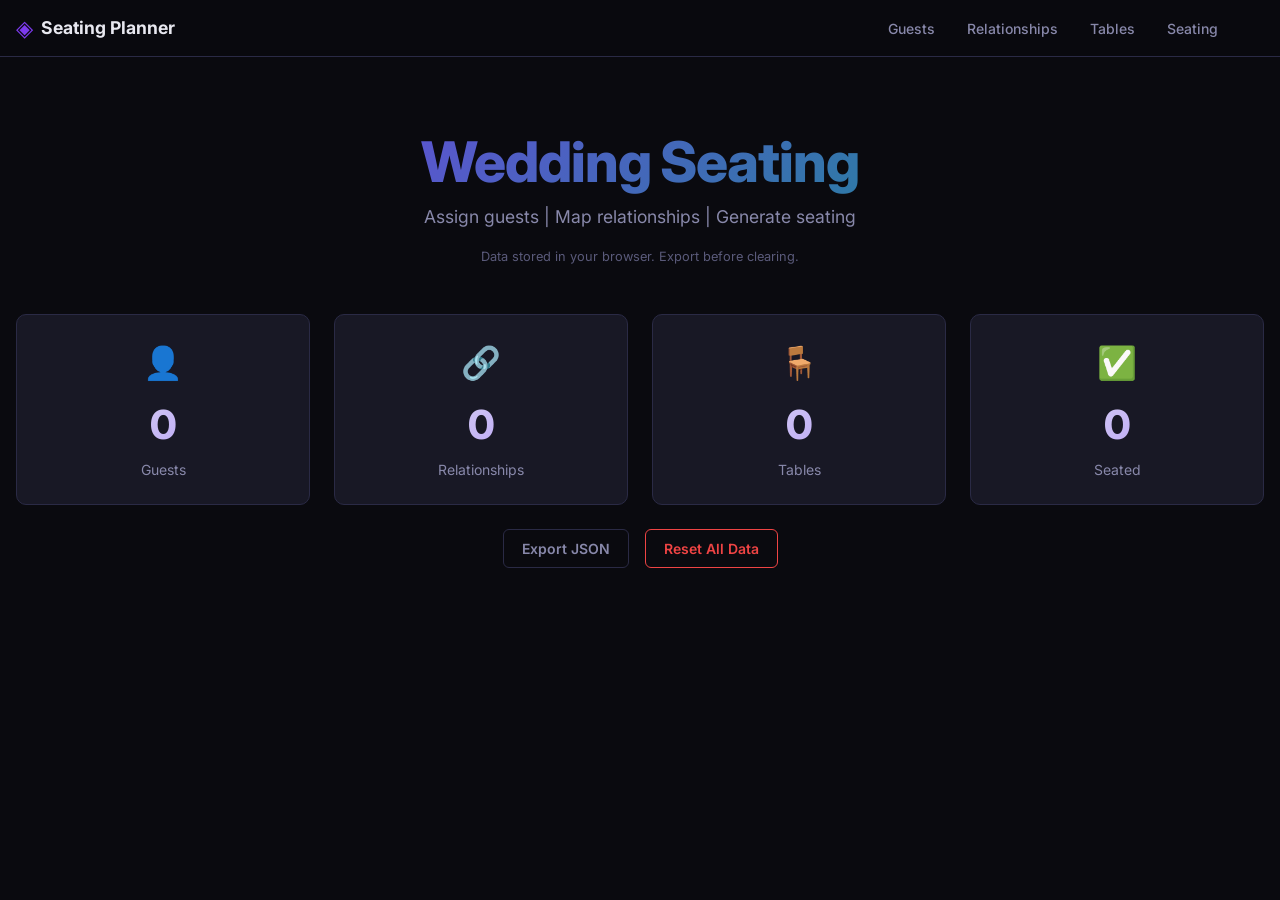
==== index.html @ 0b5d863d "Initial commit — Wedding Seating Planner static site" ====
<!DOCTYPE html>
<html lang="en">
<head>
  <meta charset="UTF-8">
  <meta name="viewport" content="width=device-width, initial-scale=1.0">
  <title>Wedding Seating Planner</title>
  <link rel="preconnect" href="https://fonts.googleapis.com">
  <link href="https://fonts.googleapis.com/css2?family=Inter:wght@300;400;500;600;700;800&display=swap" rel="stylesheet">
  <link rel="stylesheet" href="css/style.css">
</head>
<body>
  <nav class="nav" role="navigation" aria-label="Main navigation">
    <div class="nav__inner">
      <a href="#" class="nav__brand" data-view="dashboard" aria-label="Dashboard">
        <span class="nav__icon">◈</span>
        <span class="nav__title">Seating Planner</span>
      </a>
      <div class="nav__links" id="navLinks">
        <a href="#" data-view="guests" class="nav__link">Guests</a>
        <a href="#" data-view="relations" class="nav__link">Relationships</a>
        <a href="#" data-view="tables" class="nav__link">Tables</a>
        <a href="#" data-view="seating" class="nav__link">Seating</a>
      </div>
      <div class="nav__meta">
        <span class="nav__stats" id="navStats"></span>
      </div>
    </div>
  </nav>

  <main class="main" role="main">
    <div id="loadingOverlay" class="loading-overlay" aria-hidden="true">
      <div class="loading-spinner" role="status"><span class="sr-only">Loading…</span></div>
    </div>

    <!-- Dashboard -->
    <section id="view-dashboard" class="view" aria-label="Dashboard">
      <div class="dashboard">
        <div class="dashboard__hero">
          <h1 class="dashboard__title">Wedding Seating</h1>
          <p class="dashboard__subtitle">Assign guests | Map relationships | Generate seating</p>
          <p class="dashboard__subtitle" style="font-size:.8rem;color:var(--text-muted);margin-top:var(--space)">
            Data stored in your browser. Export before clearing.
          </p>
        </div>
        <div class="dashboard__cards" id="dashboardCards">
          <div class="stat-card" data-action="guests">
            <div class="stat-card__icon">👤</div>
            <div class="stat-card__value" id="statGuests">0</div>
            <div class="stat-card__label">Guests</div>
          </div>
          <div class="stat-card" data-action="relations">
            <div class="stat-card__icon">🔗</div>
            <div class="stat-card__value" id="statRelationships">0</div>
            <div class="stat-card__label">Relationships</div>
          </div>
          <div class="stat-card" data-action="tables">
            <div class="stat-card__icon">🪑</div>
            <div class="stat-card__value" id="statTables">0</div>
            <div class="stat-card__label">Tables</div>
          </div>
          <div class="stat-card" data-action="seating">
            <div class="stat-card__icon">✅</div>
            <div class="stat-card__value" id="statSeated">0</div>
            <div class="stat-card__label">Seated</div>
          </div>
        </div>
        <div class="dashboard__actions" style="display:flex;gap:var(--space);justify-content:center;margin-top:var(--space-lg)">
          <button class="btn btn--outline" id="btnExportJSON">Export JSON</button>
          <button class="btn btn--danger" id="btnResetData">Reset All Data</button>
        </div>
        <div class="dashboard__last-run" id="lastRunInfo"></div>
      </div>
    </section>

    <!-- Guests -->
    <section id="view-guests" class="view" aria-label="Guest management" hidden>
      <div class="guests">
        <div class="view-header">
          <h2 class="view-title">Guest Management</h2>
          <div class="view-actions">
            <button class="btn btn--outline" data-modal="importModal">Import CSV</button>
            <button class="btn btn--outline" data-modal="bulkModal">Bulk Add</button>
            <button class="btn btn--primary" data-modal="addGuestModal">Add Guest</button>
          </div>
        </div>
        <div class="guests__toolbar">
          <div class="search-input">
            <span class="search-input__icon">🔍</span>
            <input type="text" id="guestSearch" class="search-input__field" placeholder="Search guests…" aria-label="Search guests">
          </div>
          <div class="filter-group">
            <select id="filterSide" class="select" aria-label="Filter by side">
              <option value="">All Sides</option>
              <option value="bride">Bride</option>
              <option value="groom">Groom</option>
              <option value="joint">Joint</option>
            </select>
            <select id="filterCategory" class="select" aria-label="Filter by category">
              <option value="">All Categories</option>
              <option value="family">Family</option>
              <option value="friend">Friend</option>
              <option value="work_colleague">Work Colleague</option>
              <option value="other">Other</option>
            </select>
          </div>
        </div>
        <div class="guests__list" id="guestList" role="list" aria-label="Guest list"></div>
        <div class="empty-state" id="guestEmpty">
          <div class="empty-state__icon">👥</div>
          <div class="empty-state__text">No guests yet</div>
          <div class="empty-state__hint">Add guests via CSV, bulk paste, or one-by-one</div>
        </div>
      </div>
    </section>

    <!-- Relationships -->
    <section id="view-relations" class="view" aria-label="Relationship mapping" hidden>
      <div class="relations">
        <div class="view-header">
          <h2 class="view-title">Relationship Map</h2>
          <button class="btn btn--primary" data-modal="addRelationModal">Add Connection</button>
        </div>
        <div class="relations__legend">
          <div class="relations__legend-item"><span class="badge badge--couple">●</span> Couple / Inseparable</div>
          <div class="relations__legend-item"><span class="badge badge--enemy">●</span> Enemies / Avoid</div>
          <div class="relations__legend-item"><span class="badge badge--friend">●</span> Friendship</div>
        </div>
        <div class="relations__stats" id="relationStats"></div>
        <div class="guests__toolbar">
          <div class="search-input">
            <span class="search-input__icon">🔍</span>
            <input type="text" id="relationSearch" class="search-input__field" placeholder="Search…" aria-label="Search relationships">
          </div>
        </div>
        <div class="relations__list" id="relationList" role="list"></div>
        <div class="empty-state" id="relationEmpty">
          <div class="empty-state__icon">🔗</div>
          <div class="empty-state__text">No relationships defined</div>
          <div class="empty-state__hint">Connect guests to guide the seating algorithm</div>
        </div>
        <div class="relations__matrix-section">
          <h3 class="section-title">Relationship Matrix</h3>
          <div class="relations__matrix-wrap">
            <div class="relations__matrix" id="relationMatrix"></div>
          </div>
        </div>
      </div>
    </section>

    <!-- Tables -->
    <section id="view-tables" class="view" aria-label="Table management" hidden>
      <div class="tables-view">
        <div class="view-header">
          <h2 class="view-title">Table Configuration</h2>
          <div class="view-actions">
            <input type="number" id="autoTableCount" class="input input--sm" value="5" min="1" max="30" aria-label="Number of tables">
            <input type="number" id="autoTableCapacity" class="input input--sm" value="8" min="2" max="20" aria-label="Capacity per table">
            <button class="btn btn--outline" id="btnAutoTables">Auto-Create</button>
            <button class="btn btn--primary" data-modal="addTableModal">Add Table</button>
          </div>
        </div>
        <div class="tables__grid" id="tablesGrid" role="list"></div>
        <div class="empty-state" id="tableEmpty">
          <div class="empty-state__icon">🪑</div>
          <div class="empty-state__text">No tables defined</div>
          <div class="empty-state__hint">Define tables before generating seating</div>
        </div>
      </div>
    </section>

    <!-- Seating -->
    <section id="view-seating" class="view" aria-label="Seating chart" hidden>
      <div class="seating-view">
        <div class="view-header">
          <h2 class="view-title">Seating Chart</h2>
          <div class="view-actions">
            <button class="btn btn--primary" id="btnGenerate">Generate Seating</button>
            <button class="btn btn--outline" id="btnClearSeating">Clear</button>
            <button class="btn btn--outline" id="btnExportCSV">Export CSV</button>
          </div>
        </div>
        <div class="seating__results" id="seatingResults" hidden>
          <div class="seating__score">
            <span class="seating__score-label">Score:</span>
            <span class="seating__score-value" id="algoScore">—</span>
          </div>
          <div class="seating__hard">
            <span class="seating__score-label">Constraints met:</span>
            <span class="seating__score-value" id="algoHard">— / —</span>
          </div>
          <div class="seating__time">
            <span class="seating__score-label">Duration:</span>
            <span class="seating__score-value" id="algoDuration">—</span>
          </div>
        </div>
        <div class="seating__violations" id="seatingViolations" hidden>
          <h3 class="section-title section-title--warn">Constraint Violations</h3>
          <div id="violationsList"></div>
        </div>
        <div class="seating__canvas-wrap">
          <div class="seating__canvas" id="seatingCanvas"></div>
        </div>
      </div>
    </section>
  </main>

  <!-- Modals -->
  <dialog id="addGuestModal" class="modal" aria-label="Add guest">
    <form class="modal__form" id="addGuestForm">
      <div class="modal__header">
        <h3 class="modal__title">Add Guest</h3>
        <button type="button" class="modal__close" data-close aria-label="Close">✕</button>
      </div>
      <div class="modal__body">
        <div class="form-field">
          <label for="guestName" class="form-label">Name *</label>
          <input type="text" id="guestName" class="input" required aria-required="true">
        </div>
        <div class="form-row">
          <div class="form-field">
            <label for="guestSide" class="form-label">Side</label>
            <select id="guestSide" class="select">
              <option value="joint">Joint</option>
              <option value="bride">Bride</option>
              <option value="groom">Groom</option>
            </select>
          </div>
          <div class="form-field">
            <label for="guestCategory" class="form-label">Category</label>
            <select id="guestCategory" class="select">
              <option value="family">Family</option>
              <option value="friend">Friend</option>
              <option value="work_colleague">Work Colleague</option>
              <option value="other">Other</option>
            </select>
          </div>
        </div>
        <div class="form-field">
          <label for="guestRole" class="form-label">Role (optional)</label>
          <input type="text" id="guestRole" class="input" placeholder="e.g., Maid of Honor, Best Man">
        </div>
      </div>
      <div class="modal__footer">
        <button type="button" class="btn btn--outline" data-close>Cancel</button>
        <button type="submit" class="btn btn--primary">Add Guest</button>
      </div>
    </form>
  </dialog>

  <dialog id="bulkModal" class="modal modal--wide" aria-label="Bulk add">
    <form class="modal__form" id="bulkForm">
      <div class="modal__header">
        <h3 class="modal__title">Bulk Add Guests</h3>
        <button type="button" class="modal__close" data-close aria-label="Close">✕</button>
      </div>
      <div class="modal__body">
        <div class="form-field">
          <label for="bulkNames" class="form-label">Paste names (one per line)</label>
          <textarea id="bulkNames" class="textarea" rows="10" placeholder="Alice Smith&#10;Bob Jones&#10;Carol Williams&#10;…"></textarea>
        </div>
        <div class="form-row">
          <div class="form-field">
            <label for="bulkSide" class="form-label">Side</label>
            <select id="bulkSide" class="select">
              <option value="joint">Joint</option>
              <option value="bride">Bride</option>
              <option value="groom">Groom</option>
            </select>
          </div>
          <div class="form-field">
            <label for="bulkCategory" class="form-label">Category</label>
            <select id="bulkCategory" class="select">
              <option value="family">Family</option>
              <option value="friend">Friend</option>
              <option value="work_colleague">Work Colleague</option>
              <option value="other">Other</option>
            </select>
          </div>
        </div>
      </div>
      <div class="modal__footer">
        <button type="button" class="btn btn--outline" data-close>Cancel</button>
        <button type="submit" class="btn btn--primary">Add All</button>
      </div>
    </form>
  </dialog>

  <dialog id="importModal" class="modal" aria-label="Import CSV">
    <form class="modal__form" id="csvForm">
      <div class="modal__header">
        <h3 class="modal__title">Import CSV</h3>
        <button type="button" class="modal__close" data-close aria-label="Close">✕</button>
      </div>
      <div class="modal__body">
        <div class="form-field">
          <label for="csvText" class="form-label">Paste CSV data</label>
          <textarea id="csvText" class="textarea" rows="8" placeholder="Name,Side,Category,Role&#10;Alice Smith,bride,family,Maid of Honor&#10;Bob Jones,groom,friend,Best Man&#10;…"></textarea>
        </div>
        <div class="form-hint">
          First row is auto-detected as header. Columns: Name, Side (bride/groom/joint), Category (family/friend/work/other), Role (optional).
        </div>
      </div>
      <div class="modal__footer">
        <button type="button" class="btn btn--outline" data-close>Cancel</button>
        <button type="submit" class="btn btn--primary">Import</button>
      </div>
    </form>
  </dialog>

  <dialog id="editGuestModal" class="modal" aria-label="Edit guest">
    <form class="modal__form" id="editGuestForm">
      <div class="modal__header">
        <h3 class="modal__title">Edit Guest</h3>
        <button type="button" class="modal__close" data-close aria-label="Close">✕</button>
      </div>
      <div class="modal__body">
        <input type="hidden" id="editGuestId">
        <div class="form-field">
          <label for="editGuestName" class="form-label">Name *</label>
          <input type="text" id="editGuestName" class="input" required aria-required="true">
        </div>
        <div class="form-row">
          <div class="form-field">
            <label for="editGuestSide" class="form-label">Side</label>
            <select id="editGuestSide" class="select">
              <option value="joint">Joint</option>
              <option value="bride">Bride</option>
              <option value="groom">Groom</option>
            </select>
          </div>
          <div class="form-field">
            <label for="editGuestCategory" class="form-label">Category</label>
            <select id="editGuestCategory" class="select">
              <option value="family">Family</option>
              <option value="friend">Friend</option>
              <option value="work_colleague">Work Colleague</option>
              <option value="other">Other</option>
            </select>
          </div>
        </div>
        <div class="form-field">
          <label for="editGuestRole" class="form-label">Role</label>
          <input type="text" id="editGuestRole" class="input">
        </div>
      </div>
      <div class="modal__footer">
        <button type="button" class="btn btn--outline" data-close>Cancel</button>
        <button type="submit" class="btn btn--primary">Save</button>
      </div>
    </form>
  </dialog>

  <dialog id="addTableModal" class="modal" aria-label="Add table">
    <form class="modal__form" id="addTableForm">
      <div class="modal__header">
        <h3 class="modal__title">Add Table</h3>
        <button type="button" class="modal__close" data-close aria-label="Close">✕</button>
      </div>
      <div class="modal__body">
        <div class="form-field">
          <label for="tableName" class="form-label">Name *</label>
          <input type="text" id="tableName" class="input" placeholder="Table 1" required aria-required="true">
        </div>
        <div class="form-row">
          <div class="form-field">
            <label for="tableCapacity" class="form-label">Capacity</label>
            <input type="number" id="tableCapacity" class="input" value="8" min="2" max="20">
          </div>
          <div class="form-field">
            <label for="tableShape" class="form-label">Shape</label>
            <select id="tableShape" class="select">
              <option value="round">Round</option>
              <option value="rectangular">Rectangular</option>
            </select>
          </div>
        </div>
        <div class="form-field">
          <label for="tableLabel" class="form-label">Label</label>
          <input type="text" id="tableLabel" class="input" placeholder="e.g., Head Table">
        </div>
      </div>
      <div class="modal__footer">
        <button type="button" class="btn btn--outline" data-close>Cancel</button>
        <button type="submit" class="btn btn--primary">Add Table</button>
      </div>
    </form>
  </dialog>

  <dialog id="editTableModal" class="modal" aria-label="Edit table">
    <form class="modal__form" id="editTableForm">
      <div class="modal__header">
        <h3 class="modal__title">Edit Table</h3>
        <button type="button" class="modal__close" data-close aria-label="Close">✕</button>
      </div>
      <div class="modal__body">
        <input type="hidden" id="editTableId">
        <div class="form-field">
          <label for="editTableName" class="form-label">Name *</label>
          <input type="text" id="editTableName" class="input" required>
        </div>
        <div class="form-row">
          <div class="form-field">
            <label for="editTableCapacity" class="form-label">Capacity</label>
            <input type="number" id="editTableCapacity" class="input" min="2" max="20">
          </div>
          <div class="form-field">
            <label for="editTableShape" class="form-label">Shape</label>
            <select id="editTableShape" class="select">
              <option value="round">Round</option>
              <option value="rectangular">Rectangular</option>
            </select>
          </div>
        </div>
        <div class="form-field">
          <label for="editTableLabel" class="form-label">Label</label>
          <input type="text" id="editTableLabel" class="input" placeholder="e.g., Head Table">
        </div>
      </div>
      <div class="modal__footer">
        <button type="button" class="btn btn--outline" data-close>Cancel</button>
        <button type="submit" class="btn btn--primary">Save</button>
      </div>
    </form>
  </dialog>

  <dialog id="addRelationModal" class="modal" aria-label="Add connection">
    <form class="modal__form" id="addRelationForm">
      <div class="modal__header">
        <h3 class="modal__title">Add Connection</h3>
        <button type="button" class="modal__close" data-close aria-label="Close">✕</button>
      </div>
      <div class="modal__body">
        <div class="form-field">
          <label for="relGuestA" class="form-label">Guest A *</label>
          <select id="relGuestA" class="select" required>
            <option value="">— Select guest —</option>
          </select>
        </div>
        <div class="form-field">
          <label for="relGuestB" class="form-label">Guest B *</label>
          <select id="relGuestB" class="select" required>
            <option value="">— Select guest —</option>
          </select>
        </div>
        <div class="form-field">
          <label for="relType" class="form-label">Type</label>
          <select id="relType" class="select">
            <option value="friend">Friendship</option>
            <option value="couple">Couple / Inseparable</option>
            <option value="enemy">Enemies / Avoid</option>
          </select>
        </div>
        <div class="form-field" id="relWeightField">
          <label for="relWeight" class="form-label">Strength (1-10)</label>
          <input type="range" id="relWeight" class="range" min="1" max="10" value="5">
          <span class="range-value" id="relWeightDisplay">5</span>
        </div>
      </div>
      <div class="modal__footer">
        <button type="button" class="btn btn--outline" data-close>Cancel</button>
        <button type="submit" class="btn btn--primary">Add Connection</button>
      </div>
    </form>
  </dialog>

  <!-- Toast container -->
  <div class="toast-container" id="toastContainer" role="status" aria-live="polite"></div>

  <!-- Scripts -->
  <script src="js/datastore.js"></script>
  <script src="js/algorithm.js"></script>
  <script src="js/app.js"></script>
</body>
</html>
---- css/style.css ----
/* ── Wedding Seating Planner — Styles ──────────────────────────────── *
 * Technical Minimalist identity: asymmetric, oversize type, no em-dash *
 * Reset → Base → Components → Utilities → Animations                  */

@layer reset, base, components, utilities, animations;

/* ── Reset ── */
@layer reset {
  *, *::before, *::after { box-sizing: border-box; margin: 0; padding: 0; }
  html { -webkit-text-size-adjust: 100%; }
  body { min-height: 100vh; line-height: 1.5; -webkit-font-smoothing: antialiased; }
  img, svg, video { max-width: 100%; display: block; }
  input, button, textarea, select { font: inherit; color: inherit; }
  button { cursor: pointer; background: none; border: none; }
  a { color: inherit; text-decoration: none; }
  dialog { border: none; padding: 0; background: none; max-width: 90vw; max-height: 90vh; }
  dialog::backdrop { background: rgba(0,0,0,.65); backdrop-filter: blur(4px); }
  ul, ol { list-style: none; }
  .sr-only { position: absolute; width: 1px; height: 1px; overflow: hidden; clip: rect(0,0,0,0); white-space: nowrap; border: 0; }
}

/* ── Design tokens ── */
@layer base {
  :root {
    --bg: #0a0a0f;
    --bg-elevated: #12121a;
    --bg-card: #181825;
    --bg-hover: #1e1e30;
    --bg-active: #252540;
    --border: #2a2a45;
    --border-light: #3a3a5a;
    --text: #e8e8f0;
    --text-dim: #8888aa;
    --text-muted: #5a5a7a;
    --accent: #7c3aed;
    --accent-glow: rgba(124, 58, 237, .25);
    --accent-soft: #a78bfa;
    --green: #10b981;
    --green-bg: rgba(16, 185, 129, .1);
    --red: #ef4444;
    --red-bg: rgba(239, 68, 68, .1);
    --amber: #f59e0b;
    --amber-bg: rgba(245, 158, 11, .1);
    --blue: #3b82f6;
    --rose: #e11d48;
    --teal: #0d9488;
    --violet: #7c3aed;
    --surface: #181825;
    --radius: 10px;
    --radius-sm: 6px;
    --radius-lg: 14px;
    --space-xs: 4px;
    --space-sm: 8px;
    --space: 16px;
    --space-lg: 24px;
    --space-xl: 32px;
    --space-2xl: 48px;
    --font: 'Inter', -apple-system, system-ui, sans-serif;
    --shadow: 0 2px 8px rgba(0,0,0,.4);
    --shadow-lg: 0 8px 32px rgba(0,0,0,.5);
    --transition: 200ms ease;
  }

  body {
    font-family: var(--font);
    background: var(--bg);
    color: var(--text);
    font-size: 15px;
  }
}

/* ── Typography ── */
@layer base {
  h1, h2, h3, h4 { font-weight: 600; letter-spacing: -.02em; line-height: 1.2; }
  h1 { font-size: clamp(2rem, 5vw, 3.5rem); font-weight: 800; }
  h2 { font-size: clamp(1.5rem, 3vw, 2rem); }
  h3 { font-size: 1.125rem; }
  .text-sm { font-size: .8125rem; }
  .text-xs { font-size: .75rem; }
}

/* ── Navigation ── */
@layer components {
  .nav {
    position: sticky; top: 0; z-index: 100;
    background: rgba(10, 10, 15, .85);
    backdrop-filter: blur(16px);
    border-bottom: 1px solid var(--border);
  }
  .nav__inner {
    display: flex; align-items: center; gap: var(--space);
    max-width: 1320px; margin: 0 auto;
    padding: var(--space-sm) var(--space);
    height: 56px;
  }
  .nav__brand {
    display: flex; align-items: center; gap: var(--space-sm);
    font-weight: 700; font-size: 1.1rem;
    color: var(--text);
    flex-shrink: 0;
  }
  .nav__icon { font-size: 1.4rem; color: var(--accent); }
  .nav__links { display: flex; gap: var(--space-xs); margin-left: auto; }
  .nav__link {
    padding: 6px 14px; border-radius: var(--radius-sm);
    font-size: .875rem; font-weight: 500; color: var(--text-dim);
    transition: var(--transition);
  }
  .nav__link:hover { color: var(--text); background: var(--bg-hover); }
  .nav__link[aria-current="page"] { color: var(--accent); background: var(--accent-glow); }
  .nav__meta { margin-left: var(--space); }
  .nav__stats { font-size: .75rem; color: var(--text-muted); white-space: nowrap; }

  @container (max-width: 640px) {
    .nav__links { display: none; }
  }
}

/* ── Main layout ── */
@layer components {
  .main { max-width: 1320px; margin: 0 auto; padding: var(--space-lg) var(--space); }
  .view { display: block; }
  .view[hidden] { display: none !important; }
  .view-header {
    display: flex; align-items: center; justify-content: space-between;
    flex-wrap: wrap; gap: var(--space); margin-bottom: var(--space-lg);
  }
  .view-title { font-size: clamp(1.3rem, 3vw, 1.75rem); }
  .view-actions { display: flex; gap: var(--space-sm); align-items: center; flex-wrap: wrap; }
}

/* ── Buttons ── */
@layer components {
  .btn {
    display: inline-flex; align-items: center; gap: 6px;
    padding: 8px 18px; border-radius: var(--radius-sm);
    font-size: .875rem; font-weight: 600;
    transition: var(--transition);
    border: 1px solid transparent;
    white-space: nowrap;
  }
  .btn--primary {
    background: var(--accent); color: white;
    box-shadow: 0 0 16px var(--accent-glow);
  }
  .btn--primary:hover { background: #6d28d9; transform: translateY(-1px); }
  .btn--primary:active { transform: translateY(0); }
  .btn--outline {
    border-color: var(--border); color: var(--text-dim);
    background: transparent;
  }
  .btn--outline:hover { border-color: var(--accent); color: var(--accent); background: var(--accent-glow); }
  .btn--danger { border-color: var(--red); color: var(--red); }
  .btn--danger:hover { background: var(--red-bg); }
  .btn--sm { padding: 4px 10px; font-size: .75rem; }
  .btn:disabled { opacity: .4; pointer-events: none; }
}

/* ── Inputs ── */
@layer components {
  .input, .select, .textarea {
    width: 100%; padding: 8px 12px;
    background: var(--bg-elevated); border: 1px solid var(--border);
    border-radius: var(--radius-sm); color: var(--text);
    transition: var(--transition);
    font-size: .875rem;
  }
  .input:focus, .select:focus, .textarea:focus {
    outline: none; border-color: var(--accent);
    box-shadow: 0 0 0 3px var(--accent-glow);
  }
  .input--sm { width: auto; max-width: 80px; }
  .select { cursor: pointer; appearance: auto; }
  .textarea { resize: vertical; min-height: 100px; }
  .search-input {
    position: relative; flex: 1; max-width: 320px;
  }
  .search-input__icon {
    position: absolute; left: 12px; top: 50%; transform: translateY(-50%);
    font-size: .875rem; pointer-events: none;
  }
  .search-input__field {
    width: 100%; padding: 8px 12px 8px 36px;
    background: var(--bg-elevated); border: 1px solid var(--border);
    border-radius: var(--radius-sm); color: var(--text);
    transition: var(--transition);
    font-size: .875rem;
  }
  .search-input__field:focus {
    outline: none; border-color: var(--accent);
    box-shadow: 0 0 0 3px var(--accent-glow);
  }
  .filter-group { display: flex; gap: var(--space-sm); }
  .range { width: 100%; accent-color: var(--accent); }
  .range-value { font-size: .875rem; color: var(--text-dim); font-weight: 600; }
}

/* ── Forms ── */
@layer components {
  .form-field { margin-bottom: var(--space); }
  .form-label { display: block; font-size: .8125rem; font-weight: 500; color: var(--text-dim); margin-bottom: 4px; }
  .form-row { display: grid; grid-template-columns: 1fr 1fr; gap: var(--space); }
  .form-hint { font-size: .75rem; color: var(--text-muted); margin-top: var(--space-sm); line-height: 1.6; }
}

/* ── Modals ── */
@layer components {
  .modal {
    background: var(--bg-elevated);
    border-radius: var(--radius-lg);
    box-shadow: var(--shadow-lg);
    color: var(--text);
    padding: 0;
    width: min(90vw, 480px);
    animation: modal-in 200ms ease;
  }
  .modal--wide { width: min(90vw, 580px); }
  .modal__header {
    display: flex; align-items: center; justify-content: space-between;
    padding: var(--space-lg); border-bottom: 1px solid var(--border);
  }
  .modal__title { font-size: 1.125rem; font-weight: 700; }
  .modal__close {
    width: 32px; height: 32px; display: flex; align-items: center; justify-content: center;
    border-radius: var(--radius-sm); color: var(--text-dim);
    transition: var(--transition); font-size: 1rem;
  }
  .modal__close:hover { background: var(--bg-hover); color: var(--text); }
  .modal__body { padding: var(--space-lg); overflow-y: auto; max-height: 60vh; }
  .modal__footer {
    display: flex; justify-content: flex-end; gap: var(--space-sm);
    padding: var(--space); border-top: 1px solid var(--border);
  }
}

/* ── Dashboard ── */
@layer components {
  .dashboard { padding: var(--space-2xl) 0; }
  .dashboard__hero { text-align: center; margin-bottom: var(--space-2xl); }
  .dashboard__title {
    font-size: clamp(2rem, 5vw, 3.5rem);
    font-weight: 800;
    background: linear-gradient(135deg, var(--accent), var(--teal));
    -webkit-background-clip: text;
    -webkit-text-fill-color: transparent;
    background-clip: text;
  }
  .dashboard__subtitle { color: var(--text-dim); font-size: 1.1rem; margin-top: var(--space-sm); }
  .dashboard__cards {
    display: grid;
    grid-template-columns: repeat(auto-fit, minmax(200px, 1fr));
    gap: var(--space-lg);
    margin-top: var(--space-xl);
  }
  .stat-card {
    background: var(--bg-card);
    border: 1px solid var(--border);
    border-radius: var(--radius);
    padding: var(--space-lg);
    text-align: center;
    cursor: pointer;
    transition: var(--transition);
  }
  .stat-card:hover {
    border-color: var(--accent);
    transform: translateY(-2px);
    box-shadow: 0 0 24px var(--accent-glow);
  }
  .stat-card__icon { font-size: 2rem; margin-bottom: var(--space-sm); }
  .stat-card__value {
    font-size: 2.5rem; font-weight: 800;
    background: linear-gradient(135deg, var(--text), var(--accent-soft));
    -webkit-background-clip: text;
    -webkit-text-fill-color: transparent;
    background-clip: text;
  }
  .stat-card__label { font-size: .875rem; color: var(--text-dim); margin-top: var(--space-xs); }
}

/* ── Guest cards ── */
@layer components {
  .guests__toolbar {
    display: flex; gap: var(--space); align-items: center;
    flex-wrap: wrap; margin-bottom: var(--space);
  }
  .guests__list {
    display: grid;
    grid-template-columns: repeat(auto-fill, minmax(280px, 1fr));
    gap: var(--space);
  }
  .guest-card {
    background: var(--bg-card); border: 1px solid var(--border);
    border-radius: var(--radius); padding: var(--space);
    transition: var(--transition);
  }
  .guest-card:hover { border-color: var(--border-light); }
  .guest-card__header {
    display: flex; align-items: flex-start; justify-content: space-between; gap: var(--space-sm);
  }
  .guest-card__name { font-weight: 600; font-size: 1rem; }
  .guest-card__meta {
    display: flex; flex-wrap: wrap; gap: var(--space-xs); margin-top: var(--space-sm);
  }
  .guest-card__actions {
    display: flex; gap: 4px; flex-shrink: 0;
  }
  .guest-card__role { font-size: .75rem; color: var(--accent-soft); margin-top: var(--space-xs); }
}

/* ── Badges ── */
@layer components {
  .badge {
    display: inline-flex; align-items: center; gap: 4px;
    padding: 2px 8px; border-radius: 100px;
    font-size: .6875rem; font-weight: 600; text-transform: uppercase;
    letter-spacing: .03em;
  }
  .badge--bride { background: rgba(124, 58, 237, .15); color: #a78bfa; }
  .badge--groom { background: rgba(13, 148, 136, .15); color: #5eead4; }
  .badge--joint { background: rgba(59, 130, 246, .15); color: #93c5fd; }
  .badge--family { background: rgba(16, 185, 129, .15); color: #6ee7b7; }
  .badge--friend { background: rgba(245, 158, 11, .15); color: #fcd34d; }
  .badge--work_colleague { background: rgba(59, 130, 246, .15); color: #93c5fd; }
  .badge--other { background: rgba(136, 136, 170, .15); color: #a5a5c0; }
  .badge--vip { background: rgba(225, 29, 72, .15); color: #fb7185; }
  .badge--couple { color: var(--green); font-size: .875rem; }
  .badge--enemy { color: var(--red); font-size: .875rem; }
}

/* ── Empty state ── */
@layer components {
  .empty-state {
    text-align: center; padding: var(--space-2xl) 0;
    color: var(--text-muted);
  }
  .empty-state__icon { font-size: 3rem; margin-bottom: var(--space); opacity: .5; }
  .empty-state__text { font-size: 1.125rem; font-weight: 500; }
  .empty-state__hint { font-size: .875rem; margin-top: var(--space-xs); }
}

/* ── Relationships ── */
@layer components {
  .relations__legend {
    display: flex; gap: var(--space-lg); margin-bottom: var(--space);
    padding: var(--space); background: var(--bg-card); border-radius: var(--radius);
    font-size: .875rem; color: var(--text-dim);
  }
  .relations__legend-item { display: flex; align-items: center; gap: var(--space-sm); }
  .relations__stats { font-size: .875rem; color: var(--text-dim); margin-bottom: var(--space); }
  .relations__list {
    display: grid;
    grid-template-columns: repeat(auto-fill, minmax(280px, 1fr));
    gap: var(--space);
  }
  .relation-card {
    background: var(--bg-card); border: 1px solid var(--border);
    border-radius: var(--radius); padding: var(--space);
    transition: var(--transition);
  }
  .relation-card:hover { border-color: var(--border-light); }
  .relation-card__header {
    display: flex; align-items: center; justify-content: space-between;
    margin-bottom: var(--space-sm);
  }
  .relation-card__guests { font-weight: 500; }
  .relation-card__type { font-size: .75rem; }
  .relation-card__weight { font-size: .75rem; color: var(--text-muted); margin-top: var(--space-xs); }
}

/* ── Relationship Matrix ── */
@layer components {
  .relations__matrix-section { margin-top: var(--space-xl); }
  .relations__matrix-wrap { overflow-x: auto; padding-bottom: var(--space); }
  .relations__matrix {
    display: inline-grid;
    gap: 2px;
    font-size: .625rem;
  }
  .matrix__cell {
    width: 32px; height: 32px;
    display: flex; align-items: center; justify-content: center;
    border-radius: 2px;
    font-size: .5rem;
    transition: var(--transition);
  }
  .matrix__cell--header { background: transparent; font-weight: 600; color: var(--text-dim); font-size: .6rem; white-space: nowrap; overflow: hidden; text-overflow: ellipsis; }
  .matrix__cell--none { background: var(--bg); }
  .matrix__cell--couple { background: var(--green); }
  .matrix__cell--enemy { background: var(--red); }
  .matrix__cell--friend-l1 { background: rgba(16, 185, 129, .2); }
  .matrix__cell--friend-l2 { background: rgba(16, 185, 129, .35); }
  .matrix__cell--friend-l3 { background: rgba(16, 185, 129, .5); }
  .matrix__cell--friend-l4 { background: rgba(16, 185, 129, .7); }
  .matrix__cell--friend-l5 { background: var(--green); }
}

/* ── Tables Grid ── */
@layer components {
  .tables__grid {
    display: grid;
    grid-template-columns: repeat(auto-fill, minmax(240px, 1fr));
    gap: var(--space);
  }
  .table-card {
    background: var(--bg-card); border: 1px solid var(--border);
    border-radius: var(--radius); padding: var(--space);
    transition: var(--transition);
  }
  .table-card:hover { border-color: var(--border-light); }
  .table-card__header {
    display: flex; align-items: center; justify-content: space-between; margin-bottom: var(--space-sm);
  }
  .table-card__name { font-weight: 600; }
  .table-card__info { font-size: .75rem; color: var(--text-dim); }
  .table-card__capacity-bar {
    width: 100%; height: 6px; background: var(--bg); border-radius: 3px; overflow: hidden;
    margin-top: var(--space-sm);
  }
  .table-card__capacity-fill {
    height: 100%; border-radius: 3px; transition: width 400ms ease;
  }
  .table-card__capacity-fill--low { background: var(--green); }
  .table-card__capacity-fill--mid { background: var(--amber); }
  .table-card__capacity-fill--high { background: var(--red); }
  .table-card__actions { display: flex; gap: 4px; margin-top: var(--space-sm); justify-content: flex-end; }
}

/* ── Seating Canvas ── */
@layer components {
  .seating__canvas-wrap {
    margin-top: var(--space-lg);
    overflow-x: auto;
  }
  .seating__canvas {
    display: grid;
    grid-template-columns: repeat(auto-fill, minmax(280px, 1fr));
    gap: var(--space-lg);
    padding: var(--space) 0;
  }
  .seating__results {
    display: flex; flex-wrap: wrap; gap: var(--space-lg);
    padding: var(--space); background: var(--bg-card); border-radius: var(--radius);
    border: 1px solid var(--border);
    margin-bottom: var(--space);
  }
  .seating__score-label { font-size: .8125rem; color: var(--text-dim); }
  .seating__score-value { font-weight: 700; }
  .seating__violations {
    padding: var(--space); background: var(--red-bg);
    border: 1px solid var(--red); border-radius: var(--radius);
    margin-bottom: var(--space);
  }
  .seating__violations .section-title--warn { color: var(--red); margin-bottom: var(--space-sm); }

  /* Table visual */
  .canvas-table {
    background: var(--bg-card);
    border: 1px solid var(--border);
    border-radius: var(--radius-lg);
    padding: var(--space);
    transition: var(--transition);
  }
  .canvas-table--violation { border-color: var(--red); box-shadow: 0 0 16px var(--red-bg); }
  .canvas-table__header {
    display: flex; align-items: center; justify-content: space-between;
    margin-bottom: var(--space);
    padding-bottom: var(--space-sm);
    border-bottom: 1px solid var(--border);
  }
  .canvas-table__name { font-weight: 700; }
  .canvas-table__capacity { font-size: .75rem; color: var(--text-dim); }
  .canvas-table__seats { display: flex; flex-wrap: wrap; gap: var(--space-sm); }
  .seat-chip {
    display: inline-flex; align-items: center;
    padding: 6px 12px; border-radius: 100px;
    background: var(--bg-hover); border: 1px solid var(--border);
    font-size: .8125rem; font-weight: 500;
    transition: var(--transition);
    gap: 6px;
  }
  .seat-chip--bride { border-color: rgba(124, 58, 237, .3); }
  .seat-chip--groom { border-color: rgba(13, 148, 136, .3); }
  .seat-chip--vip { border-color: rgba(225, 29, 72, .3); background: var(--rose); color: white; }
  .seat-chip__role { font-size: .625rem; opacity: .7; }
}

/* ── Toast ── */
@layer components {
  .toast-container {
    position: fixed; bottom: var(--space-lg); right: var(--space-lg);
    z-index: 1000; display: flex; flex-direction: column; gap: var(--space-sm);
    pointer-events: none;
  }
  .toast {
    pointer-events: auto;
    padding: 12px 20px; border-radius: var(--radius);
    font-size: .875rem; font-weight: 500;
    box-shadow: var(--shadow-lg);
    animation: toast-in 300ms ease;
    display: flex; align-items: center; gap: var(--space-sm);
  }
  .toast--success { background: var(--green); color: #111; }
  .toast--error { background: var(--red); color: #fff; }
  .toast--info { background: var(--accent); color: #fff; }
  .toast--remove { animation: toast-out 200ms ease forwards; }
}

/* ── Loading ── */
@layer components {
  .loading-overlay {
    display: none;
    position: fixed; inset: 0; z-index: 999;
    background: rgba(10, 10, 15, .6);
    backdrop-filter: blur(2px);
    align-items: center; justify-content: center;
  }
  .loading-overlay--active { display: flex; }
  .loading-spinner {
    width: 40px; height: 40px;
    border: 3px solid var(--border);
    border-top-color: var(--accent);
    border-radius: 50%;
    animation: spin 600ms linear infinite;
  }
}

/* ── Section title ── */
@layer components {
  .section-title {
    font-size: 1rem; font-weight: 600; margin-bottom: var(--space);
    color: var(--text-dim);
  }
  .section-title--warn { color: var(--amber); }
}

/* ── Animations ── */
@layer animations {
  @keyframes modal-in { from { opacity: 0; transform: scale(.96) translateY(8px); } to { opacity: 1; transform: scale(1) translateY(0); } }
  @keyframes toast-in { from { opacity: 0; transform: translateX(100%); } to { opacity: 1; transform: translateX(0); } }
  @keyframes toast-out { from { opacity: 1; transform: translateX(0); } to { opacity: 0; transform: translateX(100%); } }
  @keyframes spin { to { transform: rotate(360deg); } }

  @media (prefers-reduced-motion: reduce) {
    *, *::before, *::after { animation-duration: 0.01ms !important; animation-iteration-count: 1 !important; transition-duration: 0.01ms !important; }
  }
}

/* ── Responsive tweaks ── */
@container (max-width: 640px) {
  .form-row { grid-template-columns: 1fr; }
  .view-header { flex-direction: column; align-items: flex-start; }
  .guests__toolbar { flex-direction: column; align-items: stretch; }
  .search-input { max-width: 100%; }
  .dashboard__cards { grid-template-columns: 1fr 1fr; }
  .relations__legend { flex-wrap: wrap; }
}

@container (max-width: 480px) {
  .dashboard__cards { grid-template-columns: 1fr; }
}
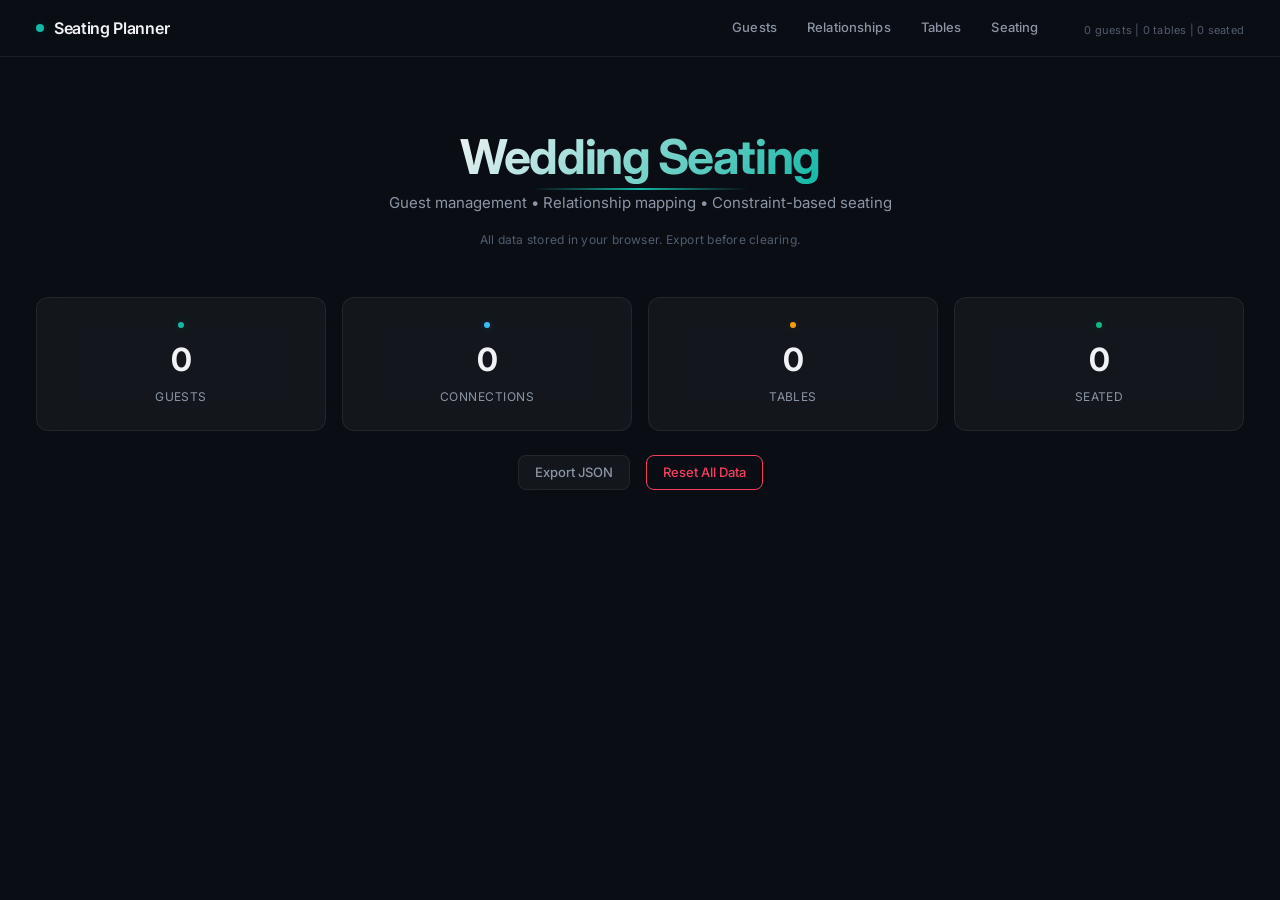
==== commit 111b1585: "Complete redesign: glassmorphism, teal palette, strict-mode fix, no emoji" ====
--- a/index.html
+++ b/index.html
@@ -12,10 +12,9 @@
   <nav class="nav" role="navigation" aria-label="Main navigation">
     <div class="nav__inner">
       <a href="#" class="nav__brand" data-view="dashboard" aria-label="Dashboard">
-        <span class="nav__icon">◈</span>
-        <span class="nav__title">Seating Planner</span>
+        Seating Planner
       </a>
-      <div class="nav__links" id="navLinks">
+      <div class="nav__links">
         <a href="#" data-view="guests" class="nav__link">Guests</a>
         <a href="#" data-view="relations" class="nav__link">Relationships</a>
         <a href="#" data-view="tables" class="nav__link">Tables</a>
@@ -29,7 +28,7 @@
 
   <main class="main" role="main">
     <div id="loadingOverlay" class="loading-overlay" aria-hidden="true">
-      <div class="loading-spinner" role="status"><span class="sr-only">Loading…</span></div>
+      <div class="loading-spinner" role="status"><span class="sr-only">Loading</span></div>
     </div>
 
     <!-- Dashboard -->
@@ -37,34 +36,32 @@
       <div class="dashboard">
         <div class="dashboard__hero">
           <h1 class="dashboard__title">Wedding Seating</h1>
-          <p class="dashboard__subtitle">Assign guests | Map relationships | Generate seating</p>
-          <p class="dashboard__subtitle" style="font-size:.8rem;color:var(--text-muted);margin-top:var(--space)">
-            Data stored in your browser. Export before clearing.
-          </p>
+          <p class="dashboard__subtitle">Guest management &bull; Relationship mapping &bull; Constraint-based seating</p>
+          <p class="dashboard__tagline">All data stored in your browser. Export before clearing.</p>
         </div>
         <div class="dashboard__cards" id="dashboardCards">
           <div class="stat-card" data-action="guests">
-            <div class="stat-card__icon">👤</div>
+            <div class="stat-card__indicator stat-card__indicator--guests"></div>
             <div class="stat-card__value" id="statGuests">0</div>
             <div class="stat-card__label">Guests</div>
           </div>
           <div class="stat-card" data-action="relations">
-            <div class="stat-card__icon">🔗</div>
+            <div class="stat-card__indicator stat-card__indicator--relations"></div>
             <div class="stat-card__value" id="statRelationships">0</div>
-            <div class="stat-card__label">Relationships</div>
+            <div class="stat-card__label">Connections</div>
           </div>
           <div class="stat-card" data-action="tables">
-            <div class="stat-card__icon">🪑</div>
+            <div class="stat-card__indicator stat-card__indicator--tables"></div>
             <div class="stat-card__value" id="statTables">0</div>
             <div class="stat-card__label">Tables</div>
           </div>
           <div class="stat-card" data-action="seating">
-            <div class="stat-card__icon">✅</div>
+            <div class="stat-card__indicator stat-card__indicator--seated"></div>
             <div class="stat-card__value" id="statSeated">0</div>
             <div class="stat-card__label">Seated</div>
           </div>
         </div>
-        <div class="dashboard__actions" style="display:flex;gap:var(--space);justify-content:center;margin-top:var(--space-lg)">
+        <div class="dashboard__controls">
           <button class="btn btn--outline" id="btnExportJSON">Export JSON</button>
           <button class="btn btn--danger" id="btnResetData">Reset All Data</button>
         </div>
@@ -76,7 +73,7 @@
     <section id="view-guests" class="view" aria-label="Guest management" hidden>
       <div class="guests">
         <div class="view-header">
-          <h2 class="view-title">Guest Management</h2>
+          <h2 class="view-title">Guests</h2>
           <div class="view-actions">
             <button class="btn btn--outline" data-modal="importModal">Import CSV</button>
             <button class="btn btn--outline" data-modal="bulkModal">Bulk Add</button>
@@ -85,30 +82,29 @@
         </div>
         <div class="guests__toolbar">
           <div class="search-input">
-            <span class="search-input__icon">🔍</span>
-            <input type="text" id="guestSearch" class="search-input__field" placeholder="Search guests…" aria-label="Search guests">
+            <input type="text" id="guestSearch" class="search-input__field" placeholder="Search guests by name" aria-label="Search guests">
           </div>
           <div class="filter-group">
             <select id="filterSide" class="select" aria-label="Filter by side">
-              <option value="">All Sides</option>
+              <option value="">All sides</option>
               <option value="bride">Bride</option>
               <option value="groom">Groom</option>
               <option value="joint">Joint</option>
             </select>
             <select id="filterCategory" class="select" aria-label="Filter by category">
-              <option value="">All Categories</option>
+              <option value="">All categories</option>
               <option value="family">Family</option>
               <option value="friend">Friend</option>
-              <option value="work_colleague">Work Colleague</option>
+              <option value="work_colleague">Work</option>
               <option value="other">Other</option>
             </select>
           </div>
         </div>
         <div class="guests__list" id="guestList" role="list" aria-label="Guest list"></div>
         <div class="empty-state" id="guestEmpty">
-          <div class="empty-state__icon">👥</div>
+          <div class="empty-state__icon">+</div>
           <div class="empty-state__text">No guests yet</div>
-          <div class="empty-state__hint">Add guests via CSV, bulk paste, or one-by-one</div>
+          <div class="empty-state__hint">Add guests via CSV import, bulk paste, or one-by-one</div>
         </div>
       </div>
     </section>
@@ -117,25 +113,24 @@
     <section id="view-relations" class="view" aria-label="Relationship mapping" hidden>
       <div class="relations">
         <div class="view-header">
-          <h2 class="view-title">Relationship Map</h2>
+          <h2 class="view-title">Relationships</h2>
           <button class="btn btn--primary" data-modal="addRelationModal">Add Connection</button>
         </div>
         <div class="relations__legend">
-          <div class="relations__legend-item"><span class="badge badge--couple">●</span> Couple / Inseparable</div>
-          <div class="relations__legend-item"><span class="badge badge--enemy">●</span> Enemies / Avoid</div>
-          <div class="relations__legend-item"><span class="badge badge--friend">●</span> Friendship</div>
+          <div class="relations__legend-item">Couple / Inseparable</div>
+          <div class="relations__legend-item">Enemies / Avoid</div>
+          <div class="relations__legend-item">Friendship</div>
         </div>
         <div class="relations__stats" id="relationStats"></div>
         <div class="guests__toolbar">
           <div class="search-input">
-            <span class="search-input__icon">🔍</span>
-            <input type="text" id="relationSearch" class="search-input__field" placeholder="Search…" aria-label="Search relationships">
+            <input type="text" id="relationSearch" class="search-input__field" placeholder="Search guests in connections" aria-label="Search relationships">
           </div>
         </div>
         <div class="relations__list" id="relationList" role="list"></div>
         <div class="empty-state" id="relationEmpty">
-          <div class="empty-state__icon">🔗</div>
-          <div class="empty-state__text">No relationships defined</div>
+          <div class="empty-state__icon">+</div>
+          <div class="empty-state__text">No connections defined</div>
           <div class="empty-state__hint">Connect guests to guide the seating algorithm</div>
         </div>
         <div class="relations__matrix-section">
@@ -151,7 +146,7 @@
     <section id="view-tables" class="view" aria-label="Table management" hidden>
       <div class="tables-view">
         <div class="view-header">
-          <h2 class="view-title">Table Configuration</h2>
+          <h2 class="view-title">Tables</h2>
           <div class="view-actions">
             <input type="number" id="autoTableCount" class="input input--sm" value="5" min="1" max="30" aria-label="Number of tables">
             <input type="number" id="autoTableCapacity" class="input input--sm" value="8" min="2" max="20" aria-label="Capacity per table">
@@ -161,7 +156,7 @@
         </div>
         <div class="tables__grid" id="tablesGrid" role="list"></div>
         <div class="empty-state" id="tableEmpty">
-          <div class="empty-state__icon">🪑</div>
+          <div class="empty-state__icon">+</div>
           <div class="empty-state__text">No tables defined</div>
           <div class="empty-state__hint">Define tables before generating seating</div>
         </div>
@@ -180,17 +175,17 @@
           </div>
         </div>
         <div class="seating__results" id="seatingResults" hidden>
-          <div class="seating__score">
-            <span class="seating__score-label">Score:</span>
-            <span class="seating__score-value" id="algoScore">—</span>
-          </div>
-          <div class="seating__hard">
-            <span class="seating__score-label">Constraints met:</span>
-            <span class="seating__score-value" id="algoHard">— / —</span>
-          </div>
-          <div class="seating__time">
-            <span class="seating__score-label">Duration:</span>
-            <span class="seating__score-value" id="algoDuration">—</span>
+          <div class="seating__results-item">
+            <div class="seating__score-label">Score</div>
+            <div class="seating__score-value" id="algoScore">--</div>
+          </div>
+          <div class="seating__results-item">
+            <div class="seating__score-label">Hard constraints</div>
+            <div class="seating__score-value" id="algoHard">-- / --</div>
+          </div>
+          <div class="seating__results-item">
+            <div class="seating__score-label">Duration</div>
+            <div class="seating__score-value" id="algoDuration">--</div>
           </div>
         </div>
         <div class="seating__violations" id="seatingViolations" hidden>
@@ -209,12 +204,12 @@
     <form class="modal__form" id="addGuestForm">
       <div class="modal__header">
         <h3 class="modal__title">Add Guest</h3>
-        <button type="button" class="modal__close" data-close aria-label="Close">✕</button>
-      </div>
-      <div class="modal__body">
-        <div class="form-field">
-          <label for="guestName" class="form-label">Name *</label>
-          <input type="text" id="guestName" class="input" required aria-required="true">
+        <button type="button" class="modal__close" data-close aria-label="Close">x</button>
+      </div>
+      <div class="modal__body">
+        <div class="form-field">
+          <label for="guestName" class="form-label">Name</label>
+          <input type="text" id="guestName" class="input" required aria-required="true" placeholder="Guest full name">
         </div>
         <div class="form-row">
           <div class="form-field">
@@ -230,13 +225,13 @@
             <select id="guestCategory" class="select">
               <option value="family">Family</option>
               <option value="friend">Friend</option>
-              <option value="work_colleague">Work Colleague</option>
+              <option value="work_colleague">Work</option>
               <option value="other">Other</option>
             </select>
           </div>
         </div>
         <div class="form-field">
-          <label for="guestRole" class="form-label">Role (optional)</label>
+          <label for="guestRole" class="form-label">Role <span class="text-xs" style="color:var(--text-muted);font-weight:400;text-transform:none">(optional)</span></label>
           <input type="text" id="guestRole" class="input" placeholder="e.g., Maid of Honor, Best Man">
         </div>
       </div>
@@ -247,16 +242,16 @@
     </form>
   </dialog>
 
-  <dialog id="bulkModal" class="modal modal--wide" aria-label="Bulk add">
+  <dialog id="bulkModal" class="modal modal--wide" aria-label="Bulk add guests">
     <form class="modal__form" id="bulkForm">
       <div class="modal__header">
         <h3 class="modal__title">Bulk Add Guests</h3>
-        <button type="button" class="modal__close" data-close aria-label="Close">✕</button>
-      </div>
-      <div class="modal__body">
-        <div class="form-field">
-          <label for="bulkNames" class="form-label">Paste names (one per line)</label>
-          <textarea id="bulkNames" class="textarea" rows="10" placeholder="Alice Smith&#10;Bob Jones&#10;Carol Williams&#10;…"></textarea>
+        <button type="button" class="modal__close" data-close aria-label="Close">x</button>
+      </div>
+      <div class="modal__body">
+        <div class="form-field">
+          <label for="bulkNames" class="form-label">Names (one per line)</label>
+          <textarea id="bulkNames" class="textarea" rows="10" placeholder="Alice Smith&#10;Bob Jones&#10;Carol Williams"></textarea>
         </div>
         <div class="form-row">
           <div class="form-field">
@@ -272,7 +267,7 @@
             <select id="bulkCategory" class="select">
               <option value="family">Family</option>
               <option value="friend">Friend</option>
-              <option value="work_colleague">Work Colleague</option>
+              <option value="work_colleague">Work</option>
               <option value="other">Other</option>
             </select>
           </div>
@@ -285,19 +280,19 @@
     </form>
   </dialog>
 
-  <dialog id="importModal" class="modal" aria-label="Import CSV">
+  <dialog id="importModal" class="modal modal--wide" aria-label="Import CSV">
     <form class="modal__form" id="csvForm">
       <div class="modal__header">
         <h3 class="modal__title">Import CSV</h3>
-        <button type="button" class="modal__close" data-close aria-label="Close">✕</button>
-      </div>
-      <div class="modal__body">
-        <div class="form-field">
-          <label for="csvText" class="form-label">Paste CSV data</label>
-          <textarea id="csvText" class="textarea" rows="8" placeholder="Name,Side,Category,Role&#10;Alice Smith,bride,family,Maid of Honor&#10;Bob Jones,groom,friend,Best Man&#10;…"></textarea>
+        <button type="button" class="modal__close" data-close aria-label="Close">x</button>
+      </div>
+      <div class="modal__body">
+        <div class="form-field">
+          <label for="csvText" class="form-label">CSV Data</label>
+          <textarea id="csvText" class="textarea" rows="8" placeholder="Name,Side,Category,Role&#10;Alice Smith,bride,family,Maid of Honor&#10;Bob Jones,groom,friend,Best Man"></textarea>
         </div>
         <div class="form-hint">
-          First row is auto-detected as header. Columns: Name, Side (bride/groom/joint), Category (family/friend/work/other), Role (optional).
+          First row is auto-detected as header. Columns: Name, Side (bride/groom/joint), Category (family/friend/work/other), Role.
         </div>
       </div>
       <div class="modal__footer">
@@ -311,12 +306,12 @@
     <form class="modal__form" id="editGuestForm">
       <div class="modal__header">
         <h3 class="modal__title">Edit Guest</h3>
-        <button type="button" class="modal__close" data-close aria-label="Close">✕</button>
+        <button type="button" class="modal__close" data-close aria-label="Close">x</button>
       </div>
       <div class="modal__body">
         <input type="hidden" id="editGuestId">
         <div class="form-field">
-          <label for="editGuestName" class="form-label">Name *</label>
+          <label for="editGuestName" class="form-label">Name</label>
           <input type="text" id="editGuestName" class="input" required aria-required="true">
         </div>
         <div class="form-row">
@@ -333,7 +328,7 @@
             <select id="editGuestCategory" class="select">
               <option value="family">Family</option>
               <option value="friend">Friend</option>
-              <option value="work_colleague">Work Colleague</option>
+              <option value="work_colleague">Work</option>
               <option value="other">Other</option>
             </select>
           </div>
@@ -354,11 +349,11 @@
     <form class="modal__form" id="addTableForm">
       <div class="modal__header">
         <h3 class="modal__title">Add Table</h3>
-        <button type="button" class="modal__close" data-close aria-label="Close">✕</button>
-      </div>
-      <div class="modal__body">
-        <div class="form-field">
-          <label for="tableName" class="form-label">Name *</label>
+        <button type="button" class="modal__close" data-close aria-label="Close">x</button>
+      </div>
+      <div class="modal__body">
+        <div class="form-field">
+          <label for="tableName" class="form-label">Name</label>
           <input type="text" id="tableName" class="input" placeholder="Table 1" required aria-required="true">
         </div>
         <div class="form-row">
@@ -375,7 +370,7 @@
           </div>
         </div>
         <div class="form-field">
-          <label for="tableLabel" class="form-label">Label</label>
+          <label for="tableLabel" class="form-label">Label <span class="text-xs" style="color:var(--text-muted);font-weight:400;text-transform:none">(optional)</span></label>
           <input type="text" id="tableLabel" class="input" placeholder="e.g., Head Table">
         </div>
       </div>
@@ -390,12 +385,12 @@
     <form class="modal__form" id="editTableForm">
       <div class="modal__header">
         <h3 class="modal__title">Edit Table</h3>
-        <button type="button" class="modal__close" data-close aria-label="Close">✕</button>
+        <button type="button" class="modal__close" data-close aria-label="Close">x</button>
       </div>
       <div class="modal__body">
         <input type="hidden" id="editTableId">
         <div class="form-field">
-          <label for="editTableName" class="form-label">Name *</label>
+          <label for="editTableName" class="form-label">Name</label>
           <input type="text" id="editTableName" class="input" required>
         </div>
         <div class="form-row">
@@ -427,19 +422,19 @@
     <form class="modal__form" id="addRelationForm">
       <div class="modal__header">
         <h3 class="modal__title">Add Connection</h3>
-        <button type="button" class="modal__close" data-close aria-label="Close">✕</button>
-      </div>
-      <div class="modal__body">
-        <div class="form-field">
-          <label for="relGuestA" class="form-label">Guest A *</label>
+        <button type="button" class="modal__close" data-close aria-label="Close">x</button>
+      </div>
+      <div class="modal__body">
+        <div class="form-field">
+          <label for="relGuestA" class="form-label">Guest A</label>
           <select id="relGuestA" class="select" required>
-            <option value="">— Select guest —</option>
+            <option value="">Select guest</option>
           </select>
         </div>
         <div class="form-field">
-          <label for="relGuestB" class="form-label">Guest B *</label>
+          <label for="relGuestB" class="form-label">Guest B</label>
           <select id="relGuestB" class="select" required>
-            <option value="">— Select guest —</option>
+            <option value="">Select guest</option>
           </select>
         </div>
         <div class="form-field">
@@ -451,7 +446,7 @@
           </select>
         </div>
         <div class="form-field" id="relWeightField">
-          <label for="relWeight" class="form-label">Strength (1-10)</label>
+          <label for="relWeight" class="form-label">Strength <span class="text-xs" style="color:var(--text-muted);font-weight:400;text-transform:none">(1-10)</span></label>
           <input type="range" id="relWeight" class="range" min="1" max="10" value="5">
           <span class="range-value" id="relWeightDisplay">5</span>
         </div>
@@ -463,10 +458,8 @@
     </form>
   </dialog>
 
-  <!-- Toast container -->
   <div class="toast-container" id="toastContainer" role="status" aria-live="polite"></div>
 
-  <!-- Scripts -->
   <script src="js/datastore.js"></script>
   <script src="js/algorithm.js"></script>
   <script src="js/app.js"></script>
--- a/css/style.css
+++ b/css/style.css
@@ -1,6 +1,5 @@
-/* ── Wedding Seating Planner — Styles ──────────────────────────────── *
- * Technical Minimalist identity: asymmetric, oversize type, no em-dash *
- * Reset → Base → Components → Utilities → Animations                  */
+/* ── Wedding Seating Planner — Glassmorphism 2026 ─────────────────────── *
+ * Reset → Base → Components → Utilities → Animations                    */
 
 @layer reset, base, components, utilities, animations;
 
@@ -8,13 +7,13 @@
 @layer reset {
   *, *::before, *::after { box-sizing: border-box; margin: 0; padding: 0; }
   html { -webkit-text-size-adjust: 100%; }
-  body { min-height: 100vh; line-height: 1.5; -webkit-font-smoothing: antialiased; }
+  body { min-height: 100vh; line-height: 1.5; -webkit-font-smoothing: antialiased; overflow-x: hidden; }
   img, svg, video { max-width: 100%; display: block; }
   input, button, textarea, select { font: inherit; color: inherit; }
   button { cursor: pointer; background: none; border: none; }
   a { color: inherit; text-decoration: none; }
-  dialog { border: none; padding: 0; background: none; max-width: 90vw; max-height: 90vh; }
-  dialog::backdrop { background: rgba(0,0,0,.65); backdrop-filter: blur(4px); }
+  dialog { border: none; padding: 0; background: none; }
+  dialog::backdrop { background: rgba(0,0,0,.7); backdrop-filter: blur(8px); }
   ul, ol { list-style: none; }
   .sr-only { position: absolute; width: 1px; height: 1px; overflow: hidden; clip: rect(0,0,0,0); white-space: nowrap; border: 0; }
 }
@@ -22,33 +21,30 @@
 /* ── Design tokens ── */
 @layer base {
   :root {
-    --bg: #0a0a0f;
-    --bg-elevated: #12121a;
-    --bg-card: #181825;
-    --bg-hover: #1e1e30;
-    --bg-active: #252540;
-    --border: #2a2a45;
-    --border-light: #3a3a5a;
-    --text: #e8e8f0;
-    --text-dim: #8888aa;
-    --text-muted: #5a5a7a;
-    --accent: #7c3aed;
-    --accent-glow: rgba(124, 58, 237, .25);
-    --accent-soft: #a78bfa;
-    --green: #10b981;
-    --green-bg: rgba(16, 185, 129, .1);
-    --red: #ef4444;
-    --red-bg: rgba(239, 68, 68, .1);
+    --bg: #0a0e14;
+    --glass: rgba(255, 255, 255, 0.04);
+    --glass-hover: rgba(255, 255, 255, 0.07);
+    --glass-active: rgba(255, 255, 255, 0.1);
+    --glass-strong: rgba(255, 255, 255, 0.08);
+    --border: rgba(255, 255, 255, 0.07);
+    --border-light: rgba(255, 255, 255, 0.12);
+    --border-accent: rgba(20, 184, 166, 0.3);
+    --text: #f0f2f5;
+    --text-dim: #8b95a5;
+    --text-muted: #525c6e;
+    --accent: #14b8a6;
+    --accent-soft: rgba(20, 184, 166, 0.12);
+    --accent-glow: rgba(20, 184, 166, 0.2);
     --amber: #f59e0b;
-    --amber-bg: rgba(245, 158, 11, .1);
-    --blue: #3b82f6;
-    --rose: #e11d48;
-    --teal: #0d9488;
-    --violet: #7c3aed;
-    --surface: #181825;
-    --radius: 10px;
-    --radius-sm: 6px;
-    --radius-lg: 14px;
+    --amber-soft: rgba(245, 158, 11, 0.12);
+    --rose: #f43f5e;
+    --rose-soft: rgba(244, 63, 94, 0.12);
+    --blue: #38bdf8;
+    --blue-soft: rgba(56, 189, 248, 0.12);
+    --violet: #a78bfa;
+    --radius: 12px;
+    --radius-sm: 8px;
+    --radius-lg: 16px;
     --space-xs: 4px;
     --space-sm: 8px;
     --space: 16px;
@@ -56,76 +52,112 @@
     --space-xl: 32px;
     --space-2xl: 48px;
     --font: 'Inter', -apple-system, system-ui, sans-serif;
-    --shadow: 0 2px 8px rgba(0,0,0,.4);
-    --shadow-lg: 0 8px 32px rgba(0,0,0,.5);
-    --transition: 200ms ease;
+    --shadow: 0 4px 24px rgba(0,0,0,.4);
+    --shadow-lg: 0 12px 48px rgba(0,0,0,.5);
+    --transition: 180ms ease;
   }
 
   body {
     font-family: var(--font);
     background: var(--bg);
     color: var(--text);
-    font-size: 15px;
-  }
+    font-size: 14px;
+  }
+
+  ::selection { background: var(--accent); color: #fff; }
+  ::-webkit-scrollbar { width: 6px; height: 6px; }
+  ::-webkit-scrollbar-track { background: transparent; }
+  ::-webkit-scrollbar-thumb { background: var(--border); border-radius: 3px; }
+  ::-webkit-scrollbar-thumb:hover { background: var(--border-light); }
 }
 
 /* ── Typography ── */
 @layer base {
-  h1, h2, h3, h4 { font-weight: 600; letter-spacing: -.02em; line-height: 1.2; }
-  h1 { font-size: clamp(2rem, 5vw, 3.5rem); font-weight: 800; }
-  h2 { font-size: clamp(1.5rem, 3vw, 2rem); }
-  h3 { font-size: 1.125rem; }
+  h1, h2, h3, h4 { font-weight: 600; letter-spacing: -.025em; line-height: 1.15; }
+  h1 { font-size: clamp(1.8rem, 4vw, 3rem); font-weight: 700; letter-spacing: -.03em; }
+  h2 { font-size: clamp(1.25rem, 2.5vw, 1.75rem); }
+  h3 { font-size: 1rem; }
   .text-sm { font-size: .8125rem; }
-  .text-xs { font-size: .75rem; }
+  .text-xs { font-size: .6875rem; }
+}
+
+/* ── Glass base mixin ── */
+@layer base {
+  .glass {
+    background: var(--glass);
+    backdrop-filter: blur(20px);
+    -webkit-backdrop-filter: blur(20px);
+    border: 1px solid var(--border);
+  }
+  .glass-hover:hover {
+    background: var(--glass-hover);
+    border-color: var(--border-light);
+  }
 }
 
 /* ── Navigation ── */
 @layer components {
   .nav {
     position: sticky; top: 0; z-index: 100;
-    background: rgba(10, 10, 15, .85);
-    backdrop-filter: blur(16px);
+    background: rgba(10, 14, 20, .6);
+    backdrop-filter: blur(24px);
     border-bottom: 1px solid var(--border);
   }
   .nav__inner {
     display: flex; align-items: center; gap: var(--space);
-    max-width: 1320px; margin: 0 auto;
-    padding: var(--space-sm) var(--space);
+    max-width: 1240px; margin: 0 auto;
+    padding: 0 var(--space);
     height: 56px;
   }
   .nav__brand {
-    display: flex; align-items: center; gap: var(--space-sm);
-    font-weight: 700; font-size: 1.1rem;
+    display: flex; align-items: center; gap: 10px;
+    font-weight: 600; font-size: 1rem; letter-spacing: -.02em;
     color: var(--text);
     flex-shrink: 0;
   }
-  .nav__icon { font-size: 1.4rem; color: var(--accent); }
-  .nav__links { display: flex; gap: var(--space-xs); margin-left: auto; }
+  .nav__brand::before {
+    content: '';
+    display: inline-block;
+    width: 8px; height: 8px;
+    background: var(--accent);
+    border-radius: 50%;
+    box-shadow: 0 0 12px var(--accent-glow);
+  }
+  .nav__links { display: flex; gap: 2px; margin-left: auto; }
   .nav__link {
+    position: relative;
     padding: 6px 14px; border-radius: var(--radius-sm);
-    font-size: .875rem; font-weight: 500; color: var(--text-dim);
-    transition: var(--transition);
-  }
-  .nav__link:hover { color: var(--text); background: var(--bg-hover); }
-  .nav__link[aria-current="page"] { color: var(--accent); background: var(--accent-glow); }
+    font-size: .8125rem; font-weight: 500; color: var(--text-dim);
+    transition: var(--transition);
+    letter-spacing: .01em;
+  }
+  .nav__link:hover { color: var(--text); background: var(--glass); }
+  .nav__link[aria-current="page"] {
+    color: var(--accent);
+    background: var(--accent-soft);
+  }
+  .nav__link[aria-current="page"]::after {
+    content: '';
+    position: absolute; bottom: -1px; left: 14px; right: 14px;
+    height: 2px; background: var(--accent); border-radius: 1px;
+  }
   .nav__meta { margin-left: var(--space); }
-  .nav__stats { font-size: .75rem; color: var(--text-muted); white-space: nowrap; }
-
-  @container (max-width: 640px) {
-    .nav__links { display: none; }
+  .nav__stats {
+    font-size: .6875rem; color: var(--text-muted);
+    white-space: nowrap; letter-spacing: .02em;
   }
 }
 
 /* ── Main layout ── */
 @layer components {
-  .main { max-width: 1320px; margin: 0 auto; padding: var(--space-lg) var(--space); }
+  .main { max-width: 1240px; margin: 0 auto; padding: var(--space-lg) var(--space); }
   .view { display: block; }
   .view[hidden] { display: none !important; }
   .view-header {
     display: flex; align-items: center; justify-content: space-between;
-    flex-wrap: wrap; gap: var(--space); margin-bottom: var(--space-lg);
-  }
-  .view-title { font-size: clamp(1.3rem, 3vw, 1.75rem); }
+    flex-wrap: wrap; gap: var(--space); margin-bottom: var(--space-xl);
+  }
+  .view-title { font-size: 1.25rem; font-weight: 600; color: var(--text); }
   .view-actions { display: flex; gap: var(--space-sm); align-items: center; flex-wrap: wrap; }
 }
 
@@ -133,99 +165,117 @@
 @layer components {
   .btn {
     display: inline-flex; align-items: center; gap: 6px;
-    padding: 8px 18px; border-radius: var(--radius-sm);
-    font-size: .875rem; font-weight: 600;
+    padding: 7px 16px; border-radius: var(--radius-sm);
+    font-size: .8125rem; font-weight: 500;
     transition: var(--transition);
     border: 1px solid transparent;
     white-space: nowrap;
+    cursor: pointer;
   }
   .btn--primary {
-    background: var(--accent); color: white;
-    box-shadow: 0 0 16px var(--accent-glow);
-  }
-  .btn--primary:hover { background: #6d28d9; transform: translateY(-1px); }
+    background: var(--accent); color: #fff;
+    border-color: var(--accent);
+    box-shadow: 0 0 20px var(--accent-glow);
+  }
+  .btn--primary:hover { background: #0d9488; transform: translateY(-1px); }
   .btn--primary:active { transform: translateY(0); }
   .btn--outline {
-    border-color: var(--border); color: var(--text-dim);
-    background: transparent;
-  }
-  .btn--outline:hover { border-color: var(--accent); color: var(--accent); background: var(--accent-glow); }
-  .btn--danger { border-color: var(--red); color: var(--red); }
-  .btn--danger:hover { background: var(--red-bg); }
-  .btn--sm { padding: 4px 10px; font-size: .75rem; }
-  .btn:disabled { opacity: .4; pointer-events: none; }
+    background: var(--glass);
+    border-color: var(--border);
+    color: var(--text-dim);
+    backdrop-filter: blur(12px);
+  }
+  .btn--outline:hover { border-color: var(--border-light); color: var(--text); background: var(--glass-hover); }
+  .btn--accent { border-color: var(--border); color: var(--accent); }
+  .btn--accent:hover { background: var(--accent-soft); border-color: var(--border-accent); }
+  .btn--danger { border-color: var(--rose); color: var(--rose); }
+  .btn--danger:hover { background: var(--rose-soft); }
+  .btn--sm { padding: 4px 10px; font-size: .6875rem; }
+  .btn--icon { padding: 6px; min-width: 32px; justify-content: center; }
+  .btn:disabled { opacity: .35; pointer-events: none; }
 }
 
 /* ── Inputs ── */
 @layer components {
   .input, .select, .textarea {
     width: 100%; padding: 8px 12px;
-    background: var(--bg-elevated); border: 1px solid var(--border);
-    border-radius: var(--radius-sm); color: var(--text);
-    transition: var(--transition);
-    font-size: .875rem;
+    background: var(--bg);
+    border: 1px solid var(--border);
+    border-radius: var(--radius-sm);
+    color: var(--text);
+    transition: var(--transition);
+    font-size: .8125rem;
   }
   .input:focus, .select:focus, .textarea:focus {
-    outline: none; border-color: var(--accent);
-    box-shadow: 0 0 0 3px var(--accent-glow);
-  }
-  .input--sm { width: auto; max-width: 80px; }
+    outline: none;
+    border-color: var(--accent);
+    box-shadow: 0 0 0 1px var(--accent-glow);
+  }
+  .input::placeholder { color: var(--text-muted); }
+  .input--sm { width: auto; max-width: 72px; }
   .select { cursor: pointer; appearance: auto; }
   .textarea { resize: vertical; min-height: 100px; }
   .search-input {
-    position: relative; flex: 1; max-width: 320px;
-  }
-  .search-input__icon {
-    position: absolute; left: 12px; top: 50%; transform: translateY(-50%);
-    font-size: .875rem; pointer-events: none;
+    position: relative; flex: 1; max-width: 300px;
   }
   .search-input__field {
-    width: 100%; padding: 8px 12px 8px 36px;
-    background: var(--bg-elevated); border: 1px solid var(--border);
-    border-radius: var(--radius-sm); color: var(--text);
-    transition: var(--transition);
-    font-size: .875rem;
-  }
+    width: 100%; padding: 7px 12px 7px 34px;
+    background: var(--glass);
+    border: 1px solid var(--border);
+    border-radius: var(--radius-sm);
+    color: var(--text);
+    transition: var(--transition);
+    font-size: .8125rem;
+    backdrop-filter: blur(8px);
+  }
+  .search-input__field::placeholder { color: var(--text-muted); }
   .search-input__field:focus {
-    outline: none; border-color: var(--accent);
-    box-shadow: 0 0 0 3px var(--accent-glow);
+    outline: none;
+    border-color: var(--accent);
+    box-shadow: 0 0 0 1px var(--accent-glow);
   }
   .filter-group { display: flex; gap: var(--space-sm); }
   .range { width: 100%; accent-color: var(--accent); }
-  .range-value { font-size: .875rem; color: var(--text-dim); font-weight: 600; }
+  .range-value { font-size: .8125rem; color: var(--text-dim); font-weight: 500; }
 }
 
 /* ── Forms ── */
 @layer components {
   .form-field { margin-bottom: var(--space); }
-  .form-label { display: block; font-size: .8125rem; font-weight: 500; color: var(--text-dim); margin-bottom: 4px; }
+  .form-label {
+    display: block; font-size: .75rem; font-weight: 500;
+    color: var(--text-dim); margin-bottom: 4px; letter-spacing: .02em;
+    text-transform: uppercase;
+  }
   .form-row { display: grid; grid-template-columns: 1fr 1fr; gap: var(--space); }
-  .form-hint { font-size: .75rem; color: var(--text-muted); margin-top: var(--space-sm); line-height: 1.6; }
+  .form-hint { font-size: .6875rem; color: var(--text-muted); margin-top: var(--space-sm); line-height: 1.6; }
 }
 
 /* ── Modals ── */
 @layer components {
   .modal {
-    background: var(--bg-elevated);
+    background: rgba(16, 20, 28, .92);
+    backdrop-filter: blur(32px);
+    border: 1px solid var(--border);
     border-radius: var(--radius-lg);
     box-shadow: var(--shadow-lg);
     color: var(--text);
     padding: 0;
-    width: min(90vw, 480px);
-    animation: modal-in 200ms ease;
-  }
-  .modal--wide { width: min(90vw, 580px); }
+    width: min(90vw, 460px);
+    animation: modal-in 220ms ease;
+  }
+  .modal--wide { width: min(90vw, 560px); }
   .modal__header {
     display: flex; align-items: center; justify-content: space-between;
     padding: var(--space-lg); border-bottom: 1px solid var(--border);
   }
-  .modal__title { font-size: 1.125rem; font-weight: 700; }
+  .modal__title { font-size: 1rem; font-weight: 600; }
   .modal__close {
-    width: 32px; height: 32px; display: flex; align-items: center; justify-content: center;
-    border-radius: var(--radius-sm); color: var(--text-dim);
-    transition: var(--transition); font-size: 1rem;
-  }
-  .modal__close:hover { background: var(--bg-hover); color: var(--text); }
+    width: 30px; height: 30px; display: flex; align-items: center; justify-content: center;
+    border-radius: var(--radius-sm); color: var(--text-dim); font-size: .875rem;
+    transition: var(--transition);
+  }
+  .modal__close:hover { background: var(--glass); color: var(--text); }
   .modal__body { padding: var(--space-lg); overflow-y: auto; max-height: 60vh; }
   .modal__footer {
     display: flex; justify-content: flex-end; gap: var(--space-sm);
@@ -238,22 +288,32 @@
   .dashboard { padding: var(--space-2xl) 0; }
   .dashboard__hero { text-align: center; margin-bottom: var(--space-2xl); }
   .dashboard__title {
-    font-size: clamp(2rem, 5vw, 3.5rem);
-    font-weight: 800;
-    background: linear-gradient(135deg, var(--accent), var(--teal));
+    font-size: clamp(1.8rem, 4vw, 3rem);
+    font-weight: 700;
+    letter-spacing: -.03em;
+    background: linear-gradient(135deg, var(--text), var(--accent));
     -webkit-background-clip: text;
     -webkit-text-fill-color: transparent;
     background-clip: text;
-  }
-  .dashboard__subtitle { color: var(--text-dim); font-size: 1.1rem; margin-top: var(--space-sm); }
+    position: relative;
+    display: inline-block;
+  }
+  .dashboard__title::after {
+    content: '';
+    position: absolute; bottom: -6px; left: 20%; right: 20%;
+    height: 2px;
+    background: linear-gradient(90deg, transparent, var(--accent), transparent);
+  }
+  .dashboard__subtitle { color: var(--text-dim); font-size: .9375rem; margin-top: var(--space-sm); font-weight: 400; }
   .dashboard__cards {
     display: grid;
-    grid-template-columns: repeat(auto-fit, minmax(200px, 1fr));
-    gap: var(--space-lg);
+    grid-template-columns: repeat(auto-fit, minmax(180px, 1fr));
+    gap: var(--space);
     margin-top: var(--space-xl);
   }
   .stat-card {
-    background: var(--bg-card);
+    background: var(--glass);
+    backdrop-filter: blur(16px);
     border: 1px solid var(--border);
     border-radius: var(--radius);
     padding: var(--space-lg);
@@ -262,19 +322,25 @@
     transition: var(--transition);
   }
   .stat-card:hover {
-    border-color: var(--accent);
+    border-color: var(--border-accent);
+    background: var(--accent-soft);
     transform: translateY(-2px);
-    box-shadow: 0 0 24px var(--accent-glow);
-  }
-  .stat-card__icon { font-size: 2rem; margin-bottom: var(--space-sm); }
+    box-shadow: 0 8px 32px rgba(20, 184, 166, .08);
+  }
+  .stat-card__indicator {
+    width: 6px; height: 6px; border-radius: 50%;
+    margin: 0 auto var(--space-sm);
+  }
+  .stat-card__indicator--guests { background: var(--accent); box-shadow: 0 0 8px var(--accent-glow); }
+  .stat-card__indicator--relations { background: var(--blue); box-shadow: 0 0 8px rgba(56, 189, 248, .2); }
+  .stat-card__indicator--tables { background: var(--amber); box-shadow: 0 0 8px var(--amber-soft); }
+  .stat-card__indicator--seated { background: #10b981; box-shadow: 0 0 8px rgba(16, 185, 129, .2); }
   .stat-card__value {
-    font-size: 2.5rem; font-weight: 800;
-    background: linear-gradient(135deg, var(--text), var(--accent-soft));
-    -webkit-background-clip: text;
-    -webkit-text-fill-color: transparent;
-    background-clip: text;
-  }
-  .stat-card__label { font-size: .875rem; color: var(--text-dim); margin-top: var(--space-xs); }
+    font-size: 2rem; font-weight: 700;
+    letter-spacing: -.03em;
+  }
+  .stat-card__label { font-size: .75rem; color: var(--text-dim); margin-top: var(--space-xs); text-transform: uppercase; letter-spacing: .04em; }
+  .stat-card__label--accent { color: var(--accent); }
 }
 
 /* ── Guest cards ── */
@@ -285,46 +351,62 @@
   }
   .guests__list {
     display: grid;
-    grid-template-columns: repeat(auto-fill, minmax(280px, 1fr));
+    grid-template-columns: repeat(auto-fill, minmax(260px, 1fr));
     gap: var(--space);
   }
   .guest-card {
-    background: var(--bg-card); border: 1px solid var(--border);
+    background: var(--glass);
+    backdrop-filter: blur(12px);
+    border: 1px solid var(--border);
     border-radius: var(--radius); padding: var(--space);
     transition: var(--transition);
   }
-  .guest-card:hover { border-color: var(--border-light); }
+  .guest-card:hover { border-color: var(--border-light); background: var(--glass-hover); }
   .guest-card__header {
     display: flex; align-items: flex-start; justify-content: space-between; gap: var(--space-sm);
   }
-  .guest-card__name { font-weight: 600; font-size: 1rem; }
+  .guest-card__name { font-weight: 500; font-size: .9375rem; }
   .guest-card__meta {
     display: flex; flex-wrap: wrap; gap: var(--space-xs); margin-top: var(--space-sm);
   }
   .guest-card__actions {
     display: flex; gap: 4px; flex-shrink: 0;
   }
-  .guest-card__role { font-size: .75rem; color: var(--accent-soft); margin-top: var(--space-xs); }
 }
 
 /* ── Badges ── */
 @layer components {
   .badge {
-    display: inline-flex; align-items: center; gap: 4px;
+    display: inline-flex; align-items: center;
     padding: 2px 8px; border-radius: 100px;
-    font-size: .6875rem; font-weight: 600; text-transform: uppercase;
-    letter-spacing: .03em;
-  }
-  .badge--bride { background: rgba(124, 58, 237, .15); color: #a78bfa; }
-  .badge--groom { background: rgba(13, 148, 136, .15); color: #5eead4; }
-  .badge--joint { background: rgba(59, 130, 246, .15); color: #93c5fd; }
-  .badge--family { background: rgba(16, 185, 129, .15); color: #6ee7b7; }
-  .badge--friend { background: rgba(245, 158, 11, .15); color: #fcd34d; }
-  .badge--work_colleague { background: rgba(59, 130, 246, .15); color: #93c5fd; }
-  .badge--other { background: rgba(136, 136, 170, .15); color: #a5a5c0; }
-  .badge--vip { background: rgba(225, 29, 72, .15); color: #fb7185; }
-  .badge--couple { color: var(--green); font-size: .875rem; }
-  .badge--enemy { color: var(--red); font-size: .875rem; }
+    font-size: .625rem; font-weight: 600; text-transform: uppercase;
+    letter-spacing: .04em;
+    gap: 4px;
+  }
+  .badge::before {
+    content: '';
+    width: 4px; height: 4px; border-radius: 50%; flex-shrink: 0;
+  }
+  .badge--bride { background: rgba(20, 184, 166, .1); color: var(--accent); }
+  .badge--bride::before { background: var(--accent); }
+  .badge--groom { background: rgba(245, 158, 11, .1); color: var(--amber); }
+  .badge--groom::before { background: var(--amber); }
+  .badge--joint { background: rgba(56, 189, 248, .1); color: var(--blue); }
+  .badge--joint::before { background: var(--blue); }
+  .badge--family { background: rgba(16, 185, 129, .1); color: #34d399; }
+  .badge--family::before { background: #34d399; }
+  .badge--friend { background: rgba(245, 158, 11, .1); color: var(--amber); }
+  .badge--friend::before { background: var(--amber); }
+  .badge--work_colleague { background: rgba(56, 189, 248, .1); color: var(--blue); }
+  .badge--work_colleague::before { background: var(--blue); }
+  .badge--other { background: rgba(139, 149, 165, .1); color: var(--text-dim); }
+  .badge--other::before { background: var(--text-dim); }
+  .badge--vip { background: rgba(244, 63, 94, .12); color: #fb7185; }
+  .badge--vip::before { background: #fb7185; }
+  .badge--couple { color: var(--accent); font-size: .75rem; letter-spacing: normal; }
+  .badge--couple::before { background: var(--accent); }
+  .badge--enemy { color: var(--rose); font-size: .75rem; letter-spacing: normal; }
+  .badge--enemy::before { background: var(--rose); }
 }
 
 /* ── Empty state ── */
@@ -333,42 +415,58 @@
     text-align: center; padding: var(--space-2xl) 0;
     color: var(--text-muted);
   }
-  .empty-state__icon { font-size: 3rem; margin-bottom: var(--space); opacity: .5; }
-  .empty-state__text { font-size: 1.125rem; font-weight: 500; }
-  .empty-state__hint { font-size: .875rem; margin-top: var(--space-xs); }
+  .empty-state__icon {
+    display: flex; align-items: center; justify-content: center;
+    width: 48px; height: 48px; margin: 0 auto var(--space);
+    border-radius: var(--radius);
+    background: var(--glass);
+    border: 1px solid var(--border);
+    font-size: 1.2rem; font-weight: 300; color: var(--text-dim);
+  }
+  .empty-state__text { font-size: 1rem; font-weight: 500; color: var(--text-dim); }
+  .empty-state__hint { font-size: .8125rem; margin-top: var(--space-xs); }
 }
 
 /* ── Relationships ── */
 @layer components {
   .relations__legend {
     display: flex; gap: var(--space-lg); margin-bottom: var(--space);
-    padding: var(--space); background: var(--bg-card); border-radius: var(--radius);
-    font-size: .875rem; color: var(--text-dim);
+    padding: var(--space); border-radius: var(--radius);
+    background: var(--glass); backdrop-filter: blur(12px);
+    border: 1px solid var(--border);
+    font-size: .8125rem; color: var(--text-dim);
   }
   .relations__legend-item { display: flex; align-items: center; gap: var(--space-sm); }
-  .relations__stats { font-size: .875rem; color: var(--text-dim); margin-bottom: var(--space); }
+  .relations__legend-item::before {
+    content: '';
+    width: 6px; height: 6px; border-radius: 50%;
+  }
+  .relations__legend-item:nth-child(1)::before { background: var(--accent); }
+  .relations__legend-item:nth-child(2)::before { background: var(--rose); }
+  .relations__legend-item:nth-child(3)::before { background: var(--amber); }
+  .relations__stats { font-size: .8125rem; color: var(--text-dim); margin-bottom: var(--space); }
   .relations__list {
     display: grid;
-    grid-template-columns: repeat(auto-fill, minmax(280px, 1fr));
+    grid-template-columns: repeat(auto-fill, minmax(260px, 1fr));
     gap: var(--space);
   }
   .relation-card {
-    background: var(--bg-card); border: 1px solid var(--border);
+    background: var(--glass);
+    backdrop-filter: blur(12px);
+    border: 1px solid var(--border);
     border-radius: var(--radius); padding: var(--space);
     transition: var(--transition);
   }
   .relation-card:hover { border-color: var(--border-light); }
   .relation-card__header {
     display: flex; align-items: center; justify-content: space-between;
-    margin-bottom: var(--space-sm);
-  }
-  .relation-card__guests { font-weight: 500; }
-  .relation-card__type { font-size: .75rem; }
-  .relation-card__weight { font-size: .75rem; color: var(--text-muted); margin-top: var(--space-xs); }
-}
-
-/* ── Relationship Matrix ── */
-@layer components {
+    margin-bottom: var(--space-sm); gap: var(--space-sm);
+  }
+  .relation-card__guests { font-weight: 500; font-size: .875rem; }
+  .relation-card__type { font-size: .6875rem; }
+  .relation-card__weight { font-size: .6875rem; color: var(--text-muted); margin-top: var(--space-xs); }
+
+  /* Matrix */
   .relations__matrix-section { margin-top: var(--space-xl); }
   .relations__matrix-wrap { overflow-x: auto; padding-bottom: var(--space); }
   .relations__matrix {
@@ -377,32 +475,34 @@
     font-size: .625rem;
   }
   .matrix__cell {
-    width: 32px; height: 32px;
+    width: 26px; height: 26px;
     display: flex; align-items: center; justify-content: center;
     border-radius: 2px;
-    font-size: .5rem;
-    transition: var(--transition);
-  }
-  .matrix__cell--header { background: transparent; font-weight: 600; color: var(--text-dim); font-size: .6rem; white-space: nowrap; overflow: hidden; text-overflow: ellipsis; }
-  .matrix__cell--none { background: var(--bg); }
-  .matrix__cell--couple { background: var(--green); }
-  .matrix__cell--enemy { background: var(--red); }
-  .matrix__cell--friend-l1 { background: rgba(16, 185, 129, .2); }
-  .matrix__cell--friend-l2 { background: rgba(16, 185, 129, .35); }
-  .matrix__cell--friend-l3 { background: rgba(16, 185, 129, .5); }
-  .matrix__cell--friend-l4 { background: rgba(16, 185, 129, .7); }
-  .matrix__cell--friend-l5 { background: var(--green); }
+    font-size: .4375rem;
+    transition: var(--transition);
+  }
+  .matrix__cell--header { background: transparent; font-weight: 500; color: var(--text-dim); font-size: .5rem; white-space: nowrap; overflow: hidden; text-overflow: ellipsis; }
+  .matrix__cell--none { background: rgba(255,255,255,.02); }
+  .matrix__cell--couple { background: var(--accent); }
+  .matrix__cell--enemy { background: var(--rose); }
+  .matrix__cell--friend-l1 { background: rgba(20, 184, 166, .15); }
+  .matrix__cell--friend-l2 { background: rgba(20, 184, 166, .3); }
+  .matrix__cell--friend-l3 { background: rgba(20, 184, 166, .45); }
+  .matrix__cell--friend-l4 { background: rgba(20, 184, 166, .65); }
+  .matrix__cell--friend-l5 { background: var(--accent); }
 }
 
 /* ── Tables Grid ── */
 @layer components {
   .tables__grid {
     display: grid;
-    grid-template-columns: repeat(auto-fill, minmax(240px, 1fr));
+    grid-template-columns: repeat(auto-fill, minmax(220px, 1fr));
     gap: var(--space);
   }
   .table-card {
-    background: var(--bg-card); border: 1px solid var(--border);
+    background: var(--glass);
+    backdrop-filter: blur(12px);
+    border: 1px solid var(--border);
     border-radius: var(--radius); padding: var(--space);
     transition: var(--transition);
   }
@@ -410,18 +510,18 @@
   .table-card__header {
     display: flex; align-items: center; justify-content: space-between; margin-bottom: var(--space-sm);
   }
-  .table-card__name { font-weight: 600; }
-  .table-card__info { font-size: .75rem; color: var(--text-dim); }
+  .table-card__name { font-weight: 500; }
+  .table-card__info { font-size: .6875rem; color: var(--text-dim); }
   .table-card__capacity-bar {
-    width: 100%; height: 6px; background: var(--bg); border-radius: 3px; overflow: hidden;
+    width: 100%; height: 4px; background: rgba(255,255,255,.06); border-radius: 2px; overflow: hidden;
     margin-top: var(--space-sm);
   }
   .table-card__capacity-fill {
-    height: 100%; border-radius: 3px; transition: width 400ms ease;
-  }
-  .table-card__capacity-fill--low { background: var(--green); }
+    height: 100%; border-radius: 2px; transition: width 400ms ease;
+  }
+  .table-card__capacity-fill--low { background: var(--accent); }
   .table-card__capacity-fill--mid { background: var(--amber); }
-  .table-card__capacity-fill--high { background: var(--red); }
+  .table-card__capacity-fill--high { background: var(--rose); }
   .table-card__actions { display: flex; gap: 4px; margin-top: var(--space-sm); justify-content: flex-end; }
 }
 
@@ -429,7 +529,6 @@
 @layer components {
   .seating__canvas-wrap {
     margin-top: var(--space-lg);
-    overflow-x: auto;
   }
   .seating__canvas {
     display: grid;
@@ -438,50 +537,67 @@
     padding: var(--space) 0;
   }
   .seating__results {
-    display: flex; flex-wrap: wrap; gap: var(--space-lg);
-    padding: var(--space); background: var(--bg-card); border-radius: var(--radius);
+    display: flex; flex-wrap: wrap; gap: var(--space);
+    padding: var(--space); border-radius: var(--radius);
+    background: var(--glass); backdrop-filter: blur(12px);
     border: 1px solid var(--border);
     margin-bottom: var(--space);
   }
-  .seating__score-label { font-size: .8125rem; color: var(--text-dim); }
-  .seating__score-value { font-weight: 700; }
+  .seating__results-item {}
+  .seating__score-label { font-size: .6875rem; color: var(--text-dim); text-transform: uppercase; letter-spacing: .03em; }
+  .seating__score-value { font-weight: 600; font-size: .875rem; }
   .seating__violations {
-    padding: var(--space); background: var(--red-bg);
-    border: 1px solid var(--red); border-radius: var(--radius);
+    padding: var(--space); border-radius: var(--radius);
+    background: var(--rose-soft);
+    border: 1px solid rgba(244, 63, 94, .25);
     margin-bottom: var(--space);
   }
-  .seating__violations .section-title--warn { color: var(--red); margin-bottom: var(--space-sm); }
-
-  /* Table visual */
+  .seating__violations .section-title--warn { color: var(--rose); margin-bottom: var(--space-sm); }
+
   .canvas-table {
-    background: var(--bg-card);
+    background: var(--glass);
+    backdrop-filter: blur(12px);
     border: 1px solid var(--border);
     border-radius: var(--radius-lg);
     padding: var(--space);
     transition: var(--transition);
   }
-  .canvas-table--violation { border-color: var(--red); box-shadow: 0 0 16px var(--red-bg); }
+  .canvas-table--violation { border-color: rgba(244, 63, 94, .4); background: rgba(244, 63, 94, .06); }
   .canvas-table__header {
     display: flex; align-items: center; justify-content: space-between;
     margin-bottom: var(--space);
     padding-bottom: var(--space-sm);
     border-bottom: 1px solid var(--border);
   }
-  .canvas-table__name { font-weight: 700; }
-  .canvas-table__capacity { font-size: .75rem; color: var(--text-dim); }
+  .canvas-table__name { font-weight: 600; }
+  .canvas-table__capacity { font-size: .6875rem; color: var(--text-dim); }
   .canvas-table__seats { display: flex; flex-wrap: wrap; gap: var(--space-sm); }
   .seat-chip {
     display: inline-flex; align-items: center;
-    padding: 6px 12px; border-radius: 100px;
-    background: var(--bg-hover); border: 1px solid var(--border);
-    font-size: .8125rem; font-weight: 500;
-    transition: var(--transition);
-    gap: 6px;
-  }
-  .seat-chip--bride { border-color: rgba(124, 58, 237, .3); }
-  .seat-chip--groom { border-color: rgba(13, 148, 136, .3); }
-  .seat-chip--vip { border-color: rgba(225, 29, 72, .3); background: var(--rose); color: white; }
-  .seat-chip__role { font-size: .625rem; opacity: .7; }
+    padding: 5px 10px; border-radius: 100px;
+    background: rgba(255,255,255,.04);
+    border: 1px solid var(--border);
+    font-size: .75rem; font-weight: 500;
+    transition: var(--transition);
+    gap: 4px;
+  }
+  .seat-chip--bride { border-color: rgba(20, 184, 166, .25); background: rgba(20, 184, 166, .06); }
+  .seat-chip--groom { border-color: rgba(245, 158, 11, .25); background: rgba(245, 158, 11, .06); }
+  .seat-chip--vip { border-color: rgba(244, 63, 94, .3); background: rgba(244, 63, 94, .1); }
+  .seat-chip__role { font-size: .5625rem; opacity: .6; }
+
+  /* Generate seating button pulsing */
+  #btnGenerate {
+    position: relative;
+  }
+  #btnGenerate.has-guests::after {
+    content: '';
+    position: absolute; inset: -3px;
+    border-radius: inherit;
+    border: 1px solid var(--accent);
+    opacity: 0;
+    animation: pulse-ring 2s ease infinite;
+  }
 }
 
 /* ── Toast ── */
@@ -493,15 +609,15 @@
   }
   .toast {
     pointer-events: auto;
-    padding: 12px 20px; border-radius: var(--radius);
-    font-size: .875rem; font-weight: 500;
+    padding: 10px 18px; border-radius: var(--radius);
+    font-size: .8125rem; font-weight: 500;
+    backdrop-filter: blur(16px);
     box-shadow: var(--shadow-lg);
-    animation: toast-in 300ms ease;
-    display: flex; align-items: center; gap: var(--space-sm);
-  }
-  .toast--success { background: var(--green); color: #111; }
-  .toast--error { background: var(--red); color: #fff; }
-  .toast--info { background: var(--accent); color: #fff; }
+    animation: toast-in 250ms ease;
+  }
+  .toast--success { background: rgba(16, 185, 129, .85); color: #fff; }
+  .toast--error { background: rgba(244, 63, 94, .85); color: #fff; }
+  .toast--info { background: rgba(20, 184, 166, .85); color: #fff; }
   .toast--remove { animation: toast-out 200ms ease forwards; }
 }
 
@@ -510,14 +626,14 @@
   .loading-overlay {
     display: none;
     position: fixed; inset: 0; z-index: 999;
-    background: rgba(10, 10, 15, .6);
-    backdrop-filter: blur(2px);
+    background: rgba(10, 14, 20, .5);
+    backdrop-filter: blur(4px);
     align-items: center; justify-content: center;
   }
   .loading-overlay--active { display: flex; }
   .loading-spinner {
-    width: 40px; height: 40px;
-    border: 3px solid var(--border);
+    width: 28px; height: 28px;
+    border: 2px solid var(--border);
     border-top-color: var(--accent);
     border-radius: 50%;
     animation: spin 600ms linear infinite;
@@ -527,25 +643,56 @@
 /* ── Section title ── */
 @layer components {
   .section-title {
-    font-size: 1rem; font-weight: 600; margin-bottom: var(--space);
+    font-size: .875rem; font-weight: 600; margin-bottom: var(--space);
     color: var(--text-dim);
   }
   .section-title--warn { color: var(--amber); }
+}
+
+/* ── Dashboard extras ── */
+@layer components {
+  .dashboard__tagline {
+    color: var(--text-muted);
+    font-size: .75rem;
+    margin-top: var(--space);
+    letter-spacing: .02em;
+  }
+  .dashboard__controls {
+    display: flex; gap: var(--space); justify-content: center;
+    margin-top: var(--space-lg);
+    flex-wrap: wrap;
+  }
 }
 
 /* ── Animations ── */
 @layer animations {
-  @keyframes modal-in { from { opacity: 0; transform: scale(.96) translateY(8px); } to { opacity: 1; transform: scale(1) translateY(0); } }
-  @keyframes toast-in { from { opacity: 0; transform: translateX(100%); } to { opacity: 1; transform: translateX(0); } }
-  @keyframes toast-out { from { opacity: 1; transform: translateX(0); } to { opacity: 0; transform: translateX(100%); } }
-  @keyframes spin { to { transform: rotate(360deg); } }
+  @keyframes modal-in {
+    from { opacity: 0; transform: scale(.96) translateY(6px); }
+    to { opacity: 1; transform: scale(1) translateY(0); }
+  }
+  @keyframes toast-in {
+    from { opacity: 0; transform: translateX(100%); }
+    to { opacity: 1; transform: translateX(0); }
+  }
+  @keyframes toast-out {
+    from { opacity: 1; transform: translateX(0); }
+    to { opacity: 0; transform: translateX(100%); }
+  }
+  @keyframes spin {
+    to { transform: rotate(360deg); }
+  }
+  @keyframes pulse-ring {
+    0% { opacity: 0; transform: scale(1); }
+    50% { opacity: .5; }
+    100% { opacity: 0; transform: scale(1.04); }
+  }
 
   @media (prefers-reduced-motion: reduce) {
     *, *::before, *::after { animation-duration: 0.01ms !important; animation-iteration-count: 1 !important; transition-duration: 0.01ms !important; }
   }
 }
 
-/* ── Responsive tweaks ── */
+/* ── Responsive ── */
 @container (max-width: 640px) {
   .form-row { grid-template-columns: 1fr; }
   .view-header { flex-direction: column; align-items: flex-start; }
@@ -553,8 +700,5 @@
   .search-input { max-width: 100%; }
   .dashboard__cards { grid-template-columns: 1fr 1fr; }
   .relations__legend { flex-wrap: wrap; }
-}
-
-@container (max-width: 480px) {
-  .dashboard__cards { grid-template-columns: 1fr; }
-}
+  .nav__links { display: none; }
+}
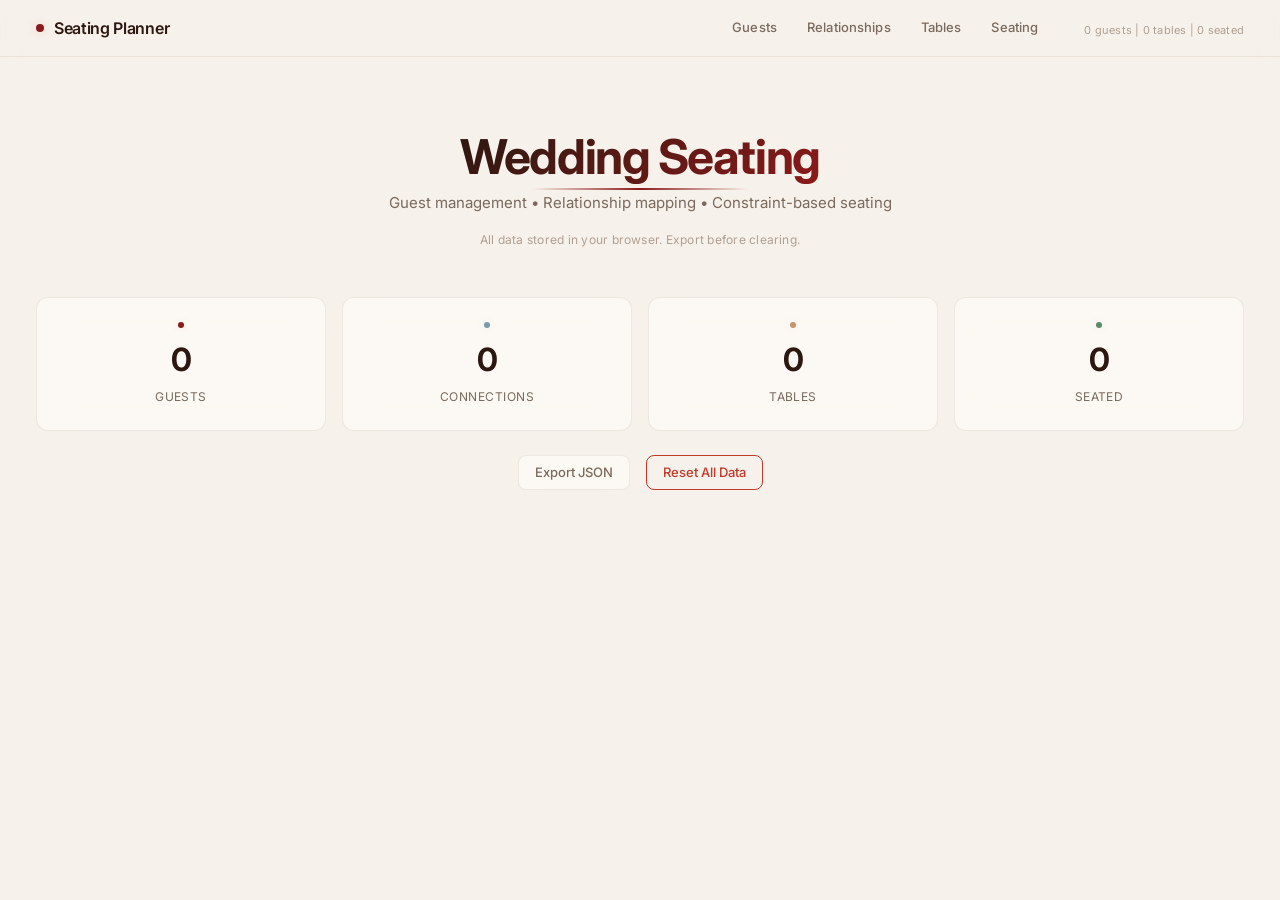
==== commit a71a64eb: "Fix: empty-state + icons now open add modals - Added data-modal attributes to empty-state + icons on" ====
--- a/index.html
+++ b/index.html
@@ -102,7 +102,7 @@
         </div>
         <div class="guests__list" id="guestList" role="list" aria-label="Guest list"></div>
         <div class="empty-state" id="guestEmpty">
-          <div class="empty-state__icon">+</div>
+          <div class="empty-state__icon" data-modal="addGuestModal" role="button" tabindex="0">+</div>
           <div class="empty-state__text">No guests yet</div>
           <div class="empty-state__hint">Add guests via CSV import, bulk paste, or one-by-one</div>
         </div>
@@ -129,7 +129,7 @@
         </div>
         <div class="relations__list" id="relationList" role="list"></div>
         <div class="empty-state" id="relationEmpty">
-          <div class="empty-state__icon">+</div>
+          <div class="empty-state__icon" data-modal="addRelationModal" role="button" tabindex="0">+</div>
           <div class="empty-state__text">No connections defined</div>
           <div class="empty-state__hint">Connect guests to guide the seating algorithm</div>
         </div>
@@ -156,7 +156,7 @@
         </div>
         <div class="tables__grid" id="tablesGrid" role="list"></div>
         <div class="empty-state" id="tableEmpty">
-          <div class="empty-state__icon">+</div>
+          <div class="empty-state__icon" data-modal="addTableModal" role="button" tabindex="0">+</div>
           <div class="empty-state__text">No tables defined</div>
           <div class="empty-state__hint">Define tables before generating seating</div>
         </div>
--- a/css/style.css
+++ b/css/style.css
@@ -13,7 +13,7 @@
   button { cursor: pointer; background: none; border: none; }
   a { color: inherit; text-decoration: none; }
   dialog { border: none; padding: 0; background: none; }
-  dialog::backdrop { background: rgba(0,0,0,.7); backdrop-filter: blur(8px); }
+  dialog::backdrop { background: rgba(44, 24, 16, .6); backdrop-filter: blur(8px); }
   ul, ol { list-style: none; }
   .sr-only { position: absolute; width: 1px; height: 1px; overflow: hidden; clip: rect(0,0,0,0); white-space: nowrap; border: 0; }
 }
@@ -21,27 +21,29 @@
 /* ── Design tokens ── */
 @layer base {
   :root {
-    --bg: #0a0e14;
-    --glass: rgba(255, 255, 255, 0.04);
-    --glass-hover: rgba(255, 255, 255, 0.07);
-    --glass-active: rgba(255, 255, 255, 0.1);
-    --glass-strong: rgba(255, 255, 255, 0.08);
-    --border: rgba(255, 255, 255, 0.07);
-    --border-light: rgba(255, 255, 255, 0.12);
-    --border-accent: rgba(20, 184, 166, 0.3);
-    --text: #f0f2f5;
-    --text-dim: #8b95a5;
-    --text-muted: #525c6e;
-    --accent: #14b8a6;
-    --accent-soft: rgba(20, 184, 166, 0.12);
-    --accent-glow: rgba(20, 184, 166, 0.2);
-    --amber: #f59e0b;
-    --amber-soft: rgba(245, 158, 11, 0.12);
-    --rose: #f43f5e;
-    --rose-soft: rgba(244, 63, 94, 0.12);
-    --blue: #38bdf8;
-    --blue-soft: rgba(56, 189, 248, 0.12);
-    --violet: #a78bfa;
+    --bg: #f6f1ea;
+    --glass: rgba(255, 252, 247, 0.65);
+    --glass-hover: rgba(255, 252, 247, 0.8);
+    --glass-active: rgba(255, 252, 247, 0.92);
+    --glass-strong: rgba(255, 252, 247, 0.75);
+    --border: rgba(200, 185, 170, 0.25);
+    --border-light: rgba(200, 185, 170, 0.4);
+    --border-accent: rgba(139, 26, 26, 0.2);
+    --text: #2c1810;
+    --text-dim: #7a6a5e;
+    --text-muted: #b0a094;
+    --accent: #8b1a1a;
+    --accent-light: #a83232;
+    --accent-soft: rgba(139, 26, 26, 0.07);
+    --accent-glow: rgba(139, 26, 26, 0.1);
+    --amber: #c4956a;
+    --amber-soft: rgba(196, 149, 106, 0.12);
+    --rose: #c0392b;
+    --rose-soft: rgba(192, 57, 43, 0.08);
+    --green: #5a8a6a;
+    --green-soft: rgba(90, 138, 106, 0.1);
+    --blue: #7a9aaa;
+    --blue-soft: rgba(122, 154, 170, 0.1);
     --radius: 12px;
     --radius-sm: 8px;
     --radius-lg: 16px;
@@ -52,8 +54,8 @@
     --space-xl: 32px;
     --space-2xl: 48px;
     --font: 'Inter', -apple-system, system-ui, sans-serif;
-    --shadow: 0 4px 24px rgba(0,0,0,.4);
-    --shadow-lg: 0 12px 48px rgba(0,0,0,.5);
+    --shadow: 0 4px 24px rgba(139, 26, 26, .06);
+    --shadow-lg: 0 12px 48px rgba(139, 26, 26, .1);
     --transition: 180ms ease;
   }
 
@@ -64,7 +66,7 @@
     font-size: 14px;
   }
 
-  ::selection { background: var(--accent); color: #fff; }
+  ::selection { background: var(--accent); color: #faf6f0; }
   ::-webkit-scrollbar { width: 6px; height: 6px; }
   ::-webkit-scrollbar-track { background: transparent; }
   ::-webkit-scrollbar-thumb { background: var(--border); border-radius: 3px; }
@@ -99,7 +101,7 @@
 @layer components {
   .nav {
     position: sticky; top: 0; z-index: 100;
-    background: rgba(10, 14, 20, .6);
+    background: rgba(246, 241, 234, .75);
     backdrop-filter: blur(24px);
     border-bottom: 1px solid var(--border);
   }
@@ -121,7 +123,7 @@
     width: 8px; height: 8px;
     background: var(--accent);
     border-radius: 50%;
-    box-shadow: 0 0 12px var(--accent-glow);
+    box-shadow: 0 0 12px rgba(139, 26, 26, .15);
   }
   .nav__links { display: flex; gap: 2px; margin-left: auto; }
   .nav__link {
@@ -173,11 +175,11 @@
     cursor: pointer;
   }
   .btn--primary {
-    background: var(--accent); color: #fff;
+    background: var(--accent); color: #faf6f0;
     border-color: var(--accent);
-    box-shadow: 0 0 20px var(--accent-glow);
-  }
-  .btn--primary:hover { background: #0d9488; transform: translateY(-1px); }
+    box-shadow: 0 4px 16px var(--accent-glow);
+  }
+  .btn--primary:hover { background: var(--accent-light); transform: translateY(-1px); }
   .btn--primary:active { transform: translateY(0); }
   .btn--outline {
     background: var(--glass);
@@ -254,7 +256,7 @@
 /* ── Modals ── */
 @layer components {
   .modal {
-    background: rgba(16, 20, 28, .92);
+    background: rgba(250, 246, 240, .95);
     backdrop-filter: blur(32px);
     border: 1px solid var(--border);
     border-radius: var(--radius-lg);
@@ -325,16 +327,16 @@
     border-color: var(--border-accent);
     background: var(--accent-soft);
     transform: translateY(-2px);
-    box-shadow: 0 8px 32px rgba(20, 184, 166, .08);
+    box-shadow: 0 8px 32px rgba(139, 26, 26, .06);
   }
   .stat-card__indicator {
     width: 6px; height: 6px; border-radius: 50%;
     margin: 0 auto var(--space-sm);
   }
   .stat-card__indicator--guests { background: var(--accent); box-shadow: 0 0 8px var(--accent-glow); }
-  .stat-card__indicator--relations { background: var(--blue); box-shadow: 0 0 8px rgba(56, 189, 248, .2); }
+  .stat-card__indicator--relations { background: var(--blue); box-shadow: 0 0 8px var(--blue-soft); }
   .stat-card__indicator--tables { background: var(--amber); box-shadow: 0 0 8px var(--amber-soft); }
-  .stat-card__indicator--seated { background: #10b981; box-shadow: 0 0 8px rgba(16, 185, 129, .2); }
+  .stat-card__indicator--seated { background: var(--green); box-shadow: 0 0 8px var(--green-soft); }
   .stat-card__value {
     font-size: 2rem; font-weight: 700;
     letter-spacing: -.03em;
@@ -387,22 +389,22 @@
     content: '';
     width: 4px; height: 4px; border-radius: 50%; flex-shrink: 0;
   }
-  .badge--bride { background: rgba(20, 184, 166, .1); color: var(--accent); }
+  .badge--bride { background: var(--accent-soft); color: var(--accent); }
   .badge--bride::before { background: var(--accent); }
-  .badge--groom { background: rgba(245, 158, 11, .1); color: var(--amber); }
+  .badge--groom { background: var(--amber-soft); color: var(--amber); }
   .badge--groom::before { background: var(--amber); }
-  .badge--joint { background: rgba(56, 189, 248, .1); color: var(--blue); }
+  .badge--joint { background: var(--blue-soft); color: var(--blue); }
   .badge--joint::before { background: var(--blue); }
-  .badge--family { background: rgba(16, 185, 129, .1); color: #34d399; }
-  .badge--family::before { background: #34d399; }
-  .badge--friend { background: rgba(245, 158, 11, .1); color: var(--amber); }
+  .badge--family { background: var(--green-soft); color: var(--green); }
+  .badge--family::before { background: var(--green); }
+  .badge--friend { background: var(--amber-soft); color: var(--amber); }
   .badge--friend::before { background: var(--amber); }
-  .badge--work_colleague { background: rgba(56, 189, 248, .1); color: var(--blue); }
+  .badge--work_colleague { background: var(--blue-soft); color: var(--blue); }
   .badge--work_colleague::before { background: var(--blue); }
-  .badge--other { background: rgba(139, 149, 165, .1); color: var(--text-dim); }
+  .badge--other { background: rgba(122, 106, 94, .1); color: var(--text-dim); }
   .badge--other::before { background: var(--text-dim); }
-  .badge--vip { background: rgba(244, 63, 94, .12); color: #fb7185; }
-  .badge--vip::before { background: #fb7185; }
+  .badge--vip { background: var(--rose-soft); color: var(--rose); }
+  .badge--vip::before { background: var(--rose); }
   .badge--couple { color: var(--accent); font-size: .75rem; letter-spacing: normal; }
   .badge--couple::before { background: var(--accent); }
   .badge--enemy { color: var(--rose); font-size: .75rem; letter-spacing: normal; }
@@ -422,6 +424,17 @@
     background: var(--glass);
     border: 1px solid var(--border);
     font-size: 1.2rem; font-weight: 300; color: var(--text-dim);
+    cursor: pointer;
+    transition: var(--transition);
+  }
+  .empty-state__icon:hover {
+    border-color: var(--border-accent);
+    background: var(--accent-soft);
+    color: var(--accent);
+  }
+  .empty-state__icon:focus-visible {
+    outline: 2px solid var(--accent);
+    outline-offset: 2px;
   }
   .empty-state__text { font-size: 1rem; font-weight: 500; color: var(--text-dim); }
   .empty-state__hint { font-size: .8125rem; margin-top: var(--space-xs); }
@@ -483,13 +496,13 @@
   }
   .matrix__cell--header { background: transparent; font-weight: 500; color: var(--text-dim); font-size: .5rem; white-space: nowrap; overflow: hidden; text-overflow: ellipsis; }
   .matrix__cell--none { background: rgba(255,255,255,.02); }
-  .matrix__cell--couple { background: var(--accent); }
-  .matrix__cell--enemy { background: var(--rose); }
-  .matrix__cell--friend-l1 { background: rgba(20, 184, 166, .15); }
-  .matrix__cell--friend-l2 { background: rgba(20, 184, 166, .3); }
-  .matrix__cell--friend-l3 { background: rgba(20, 184, 166, .45); }
-  .matrix__cell--friend-l4 { background: rgba(20, 184, 166, .65); }
-  .matrix__cell--friend-l5 { background: var(--accent); }
+  .matrix__cell--couple { background: var(--accent); color: #faf6f0; }
+  .matrix__cell--enemy { background: var(--rose); color: #faf6f0; }
+  .matrix__cell--friend-l1 { background: rgba(139, 26, 26, .12); }
+  .matrix__cell--friend-l2 { background: rgba(139, 26, 26, .25); }
+  .matrix__cell--friend-l3 { background: rgba(139, 26, 26, .4); }
+  .matrix__cell--friend-l4 { background: rgba(139, 26, 26, .6); }
+  .matrix__cell--friend-l5 { background: var(--accent); color: #faf6f0; }
 }
 
 /* ── Tables Grid ── */
@@ -519,7 +532,7 @@
   .table-card__capacity-fill {
     height: 100%; border-radius: 2px; transition: width 400ms ease;
   }
-  .table-card__capacity-fill--low { background: var(--accent); }
+  .table-card__capacity-fill--low { background: var(--green); }
   .table-card__capacity-fill--mid { background: var(--amber); }
   .table-card__capacity-fill--high { background: var(--rose); }
   .table-card__actions { display: flex; gap: 4px; margin-top: var(--space-sm); justify-content: flex-end; }
@@ -549,7 +562,7 @@
   .seating__violations {
     padding: var(--space); border-radius: var(--radius);
     background: var(--rose-soft);
-    border: 1px solid rgba(244, 63, 94, .25);
+    border: 1px solid rgba(192, 57, 43, .2);
     margin-bottom: var(--space);
   }
   .seating__violations .section-title--warn { color: var(--rose); margin-bottom: var(--space-sm); }
@@ -562,7 +575,7 @@
     padding: var(--space);
     transition: var(--transition);
   }
-  .canvas-table--violation { border-color: rgba(244, 63, 94, .4); background: rgba(244, 63, 94, .06); }
+  .canvas-table--violation { border-color: rgba(192, 57, 43, .3); background: rgba(192, 57, 43, .05); }
   .canvas-table__header {
     display: flex; align-items: center; justify-content: space-between;
     margin-bottom: var(--space);
@@ -581,9 +594,9 @@
     transition: var(--transition);
     gap: 4px;
   }
-  .seat-chip--bride { border-color: rgba(20, 184, 166, .25); background: rgba(20, 184, 166, .06); }
-  .seat-chip--groom { border-color: rgba(245, 158, 11, .25); background: rgba(245, 158, 11, .06); }
-  .seat-chip--vip { border-color: rgba(244, 63, 94, .3); background: rgba(244, 63, 94, .1); }
+  .seat-chip--bride { border-color: rgba(139, 26, 26, .2); background: rgba(139, 26, 26, .05); }
+  .seat-chip--groom { border-color: rgba(196, 149, 106, .25); background: rgba(196, 149, 106, .06); }
+  .seat-chip--vip { border-color: rgba(192, 57, 43, .25); background: rgba(192, 57, 43, .08); }
   .seat-chip__role { font-size: .5625rem; opacity: .6; }
 
   /* Generate seating button pulsing */
@@ -591,12 +604,7 @@
     position: relative;
   }
   #btnGenerate.has-guests::after {
-    content: '';
-    position: absolute; inset: -3px;
-    border-radius: inherit;
-    border: 1px solid var(--accent);
-    opacity: 0;
-    animation: pulse-ring 2s ease infinite;
+    display: none;
   }
 }
 
@@ -615,9 +623,9 @@
     box-shadow: var(--shadow-lg);
     animation: toast-in 250ms ease;
   }
-  .toast--success { background: rgba(16, 185, 129, .85); color: #fff; }
-  .toast--error { background: rgba(244, 63, 94, .85); color: #fff; }
-  .toast--info { background: rgba(20, 184, 166, .85); color: #fff; }
+  .toast--success { background: var(--green); color: #faf6f0; }
+  .toast--error { background: var(--rose); color: #faf6f0; }
+  .toast--info { background: var(--accent); color: #faf6f0; }
   .toast--remove { animation: toast-out 200ms ease forwards; }
 }
 
@@ -626,7 +634,7 @@
   .loading-overlay {
     display: none;
     position: fixed; inset: 0; z-index: 999;
-    background: rgba(10, 14, 20, .5);
+    background: rgba(246, 241, 234, .5);
     backdrop-filter: blur(4px);
     align-items: center; justify-content: center;
   }
@@ -646,7 +654,7 @@
     font-size: .875rem; font-weight: 600; margin-bottom: var(--space);
     color: var(--text-dim);
   }
-  .section-title--warn { color: var(--amber); }
+  .section-title--warn { color: var(--rose); }
 }
 
 /* ── Dashboard extras ── */
@@ -656,6 +664,12 @@
     font-size: .75rem;
     margin-top: var(--space);
     letter-spacing: .02em;
+  }
+
+  .dashboard__actions {
+    display: flex; gap: var(--space); justify-content: center;
+    margin-top: var(--space-lg);
+    flex-wrap: wrap;
   }
   .dashboard__controls {
     display: flex; gap: var(--space); justify-content: center;
